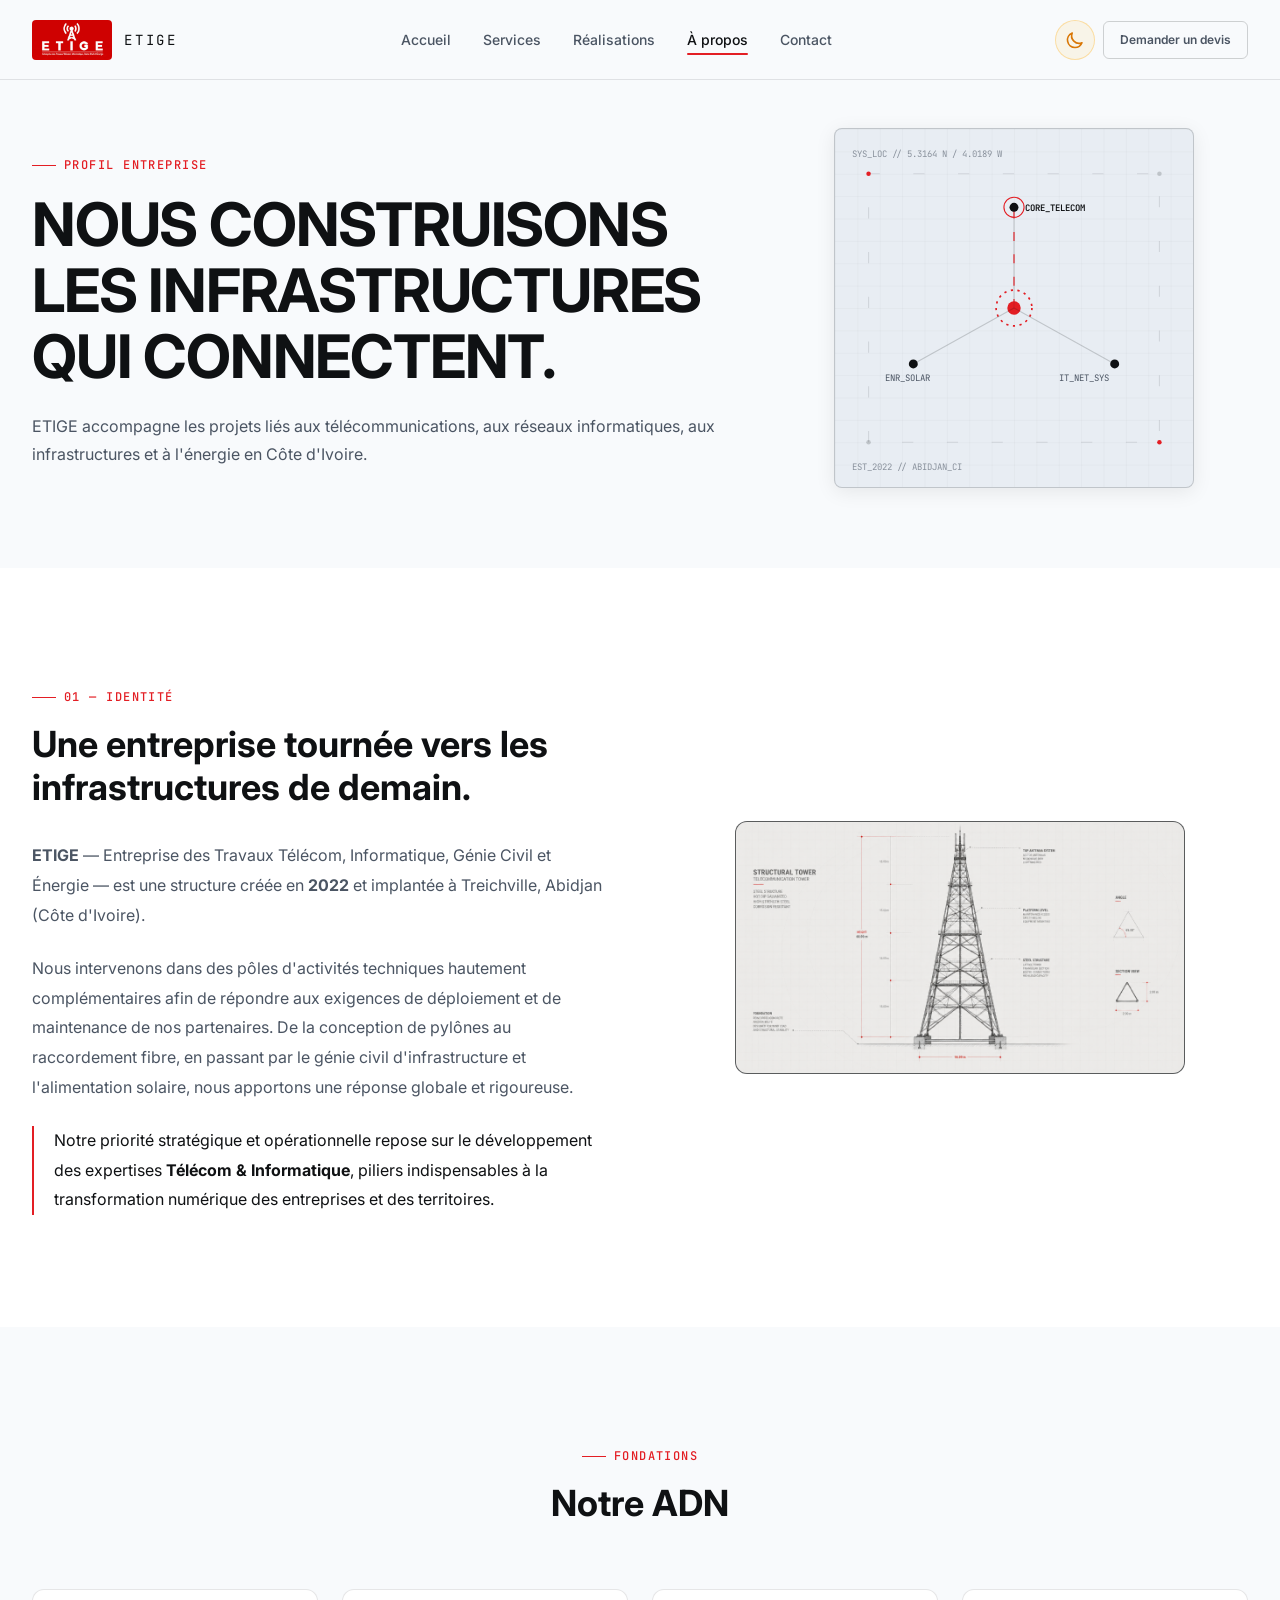
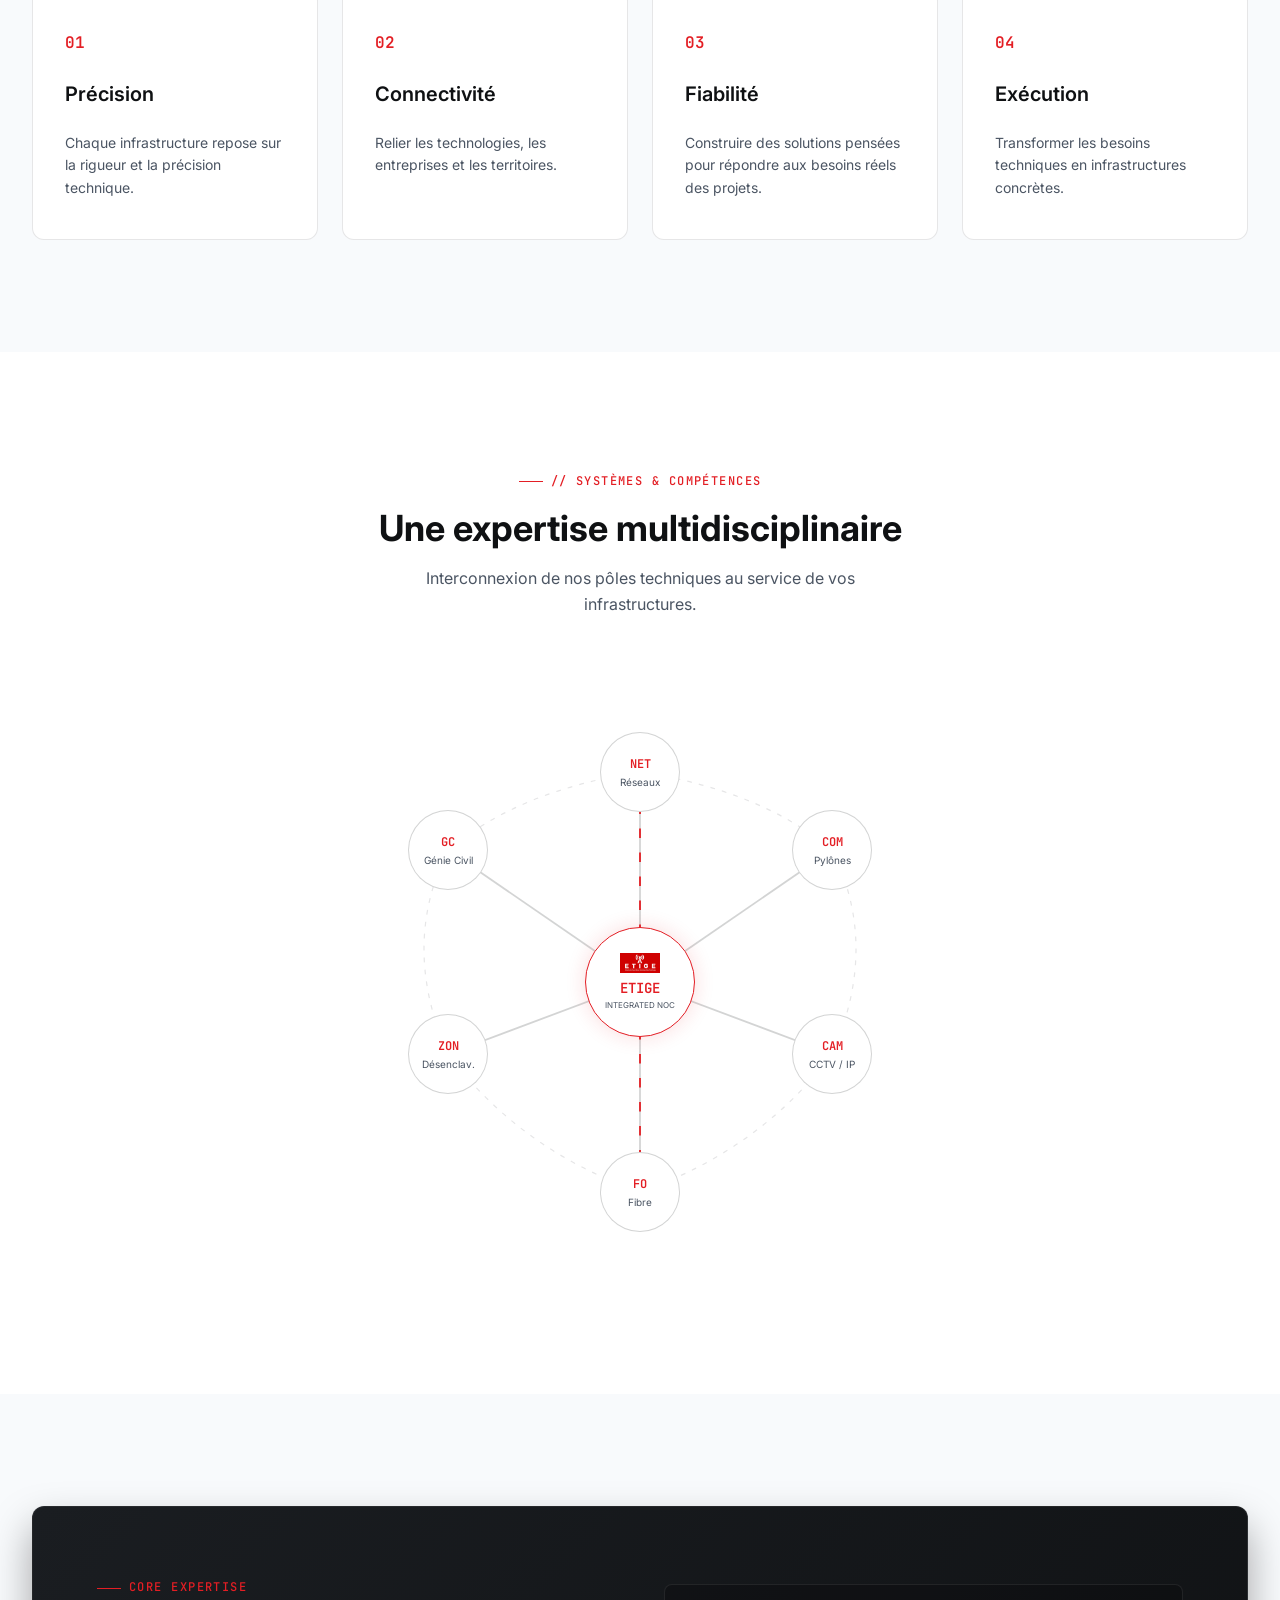
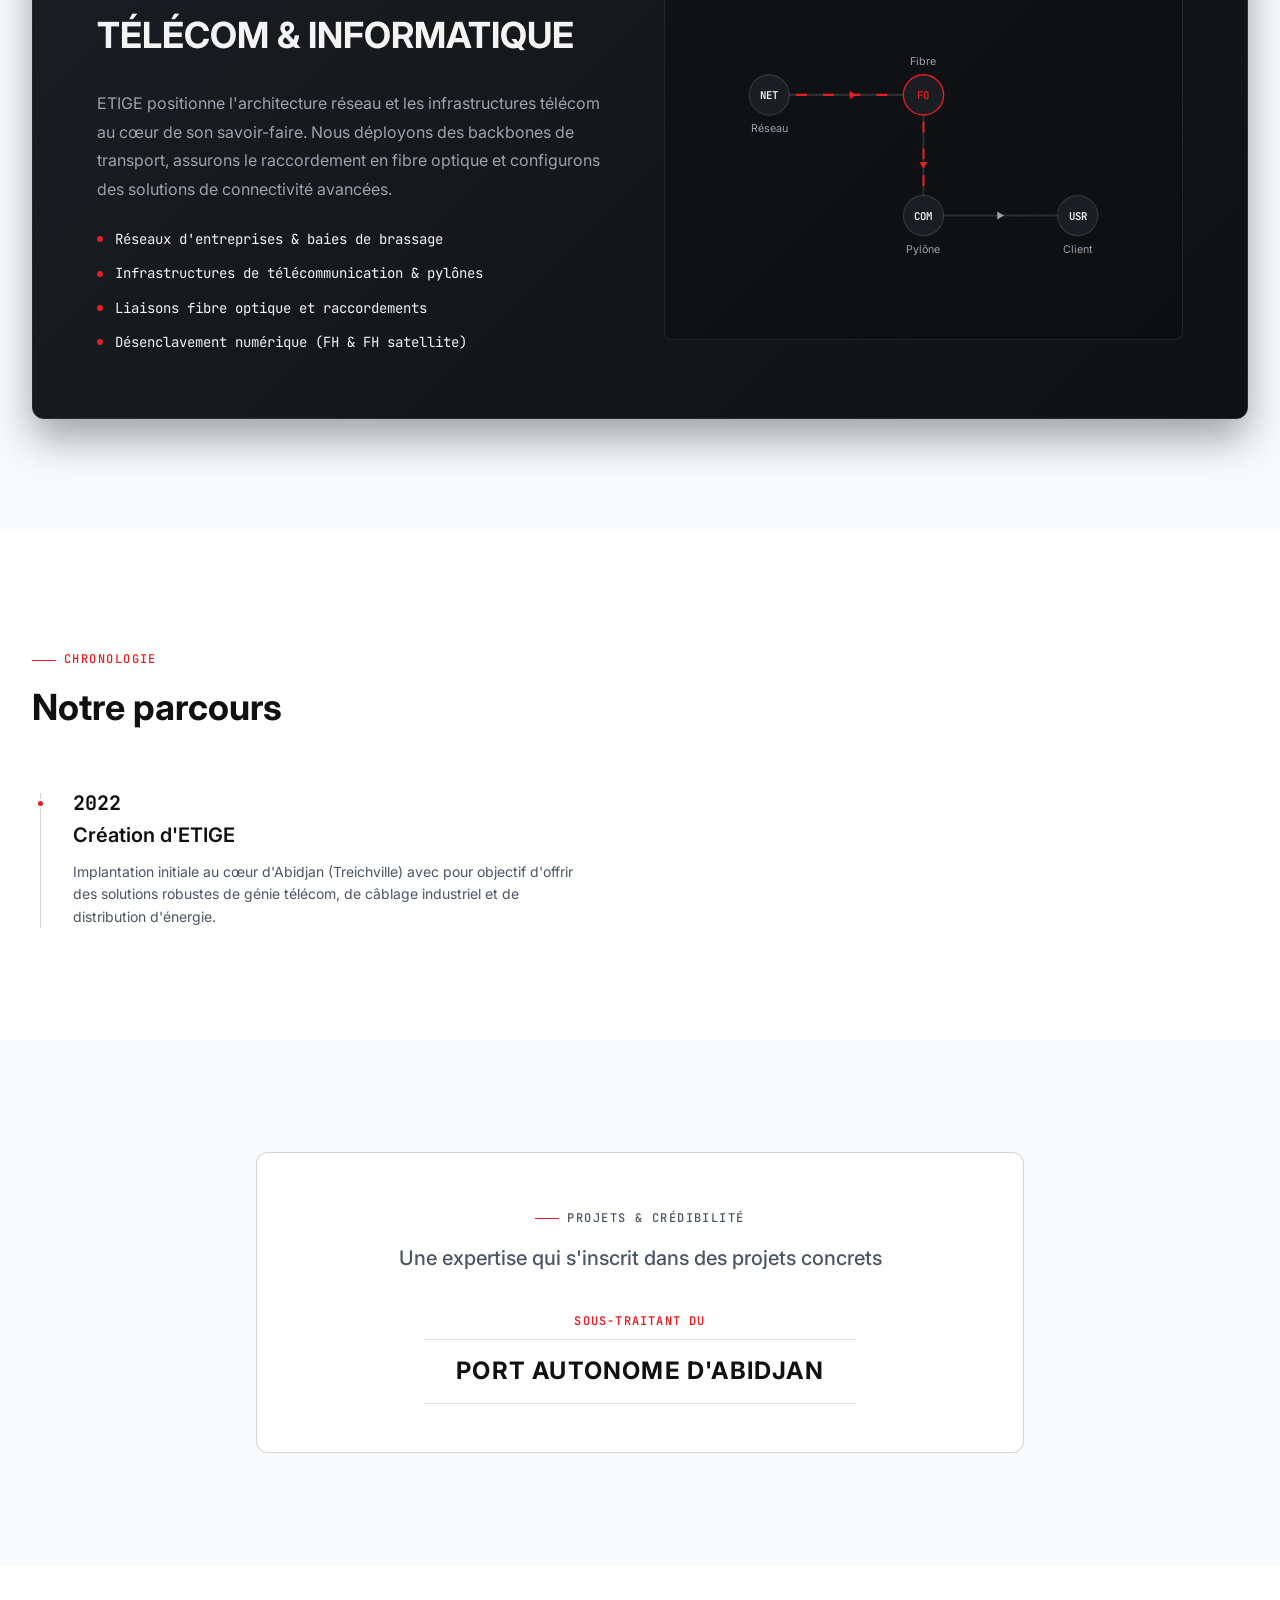
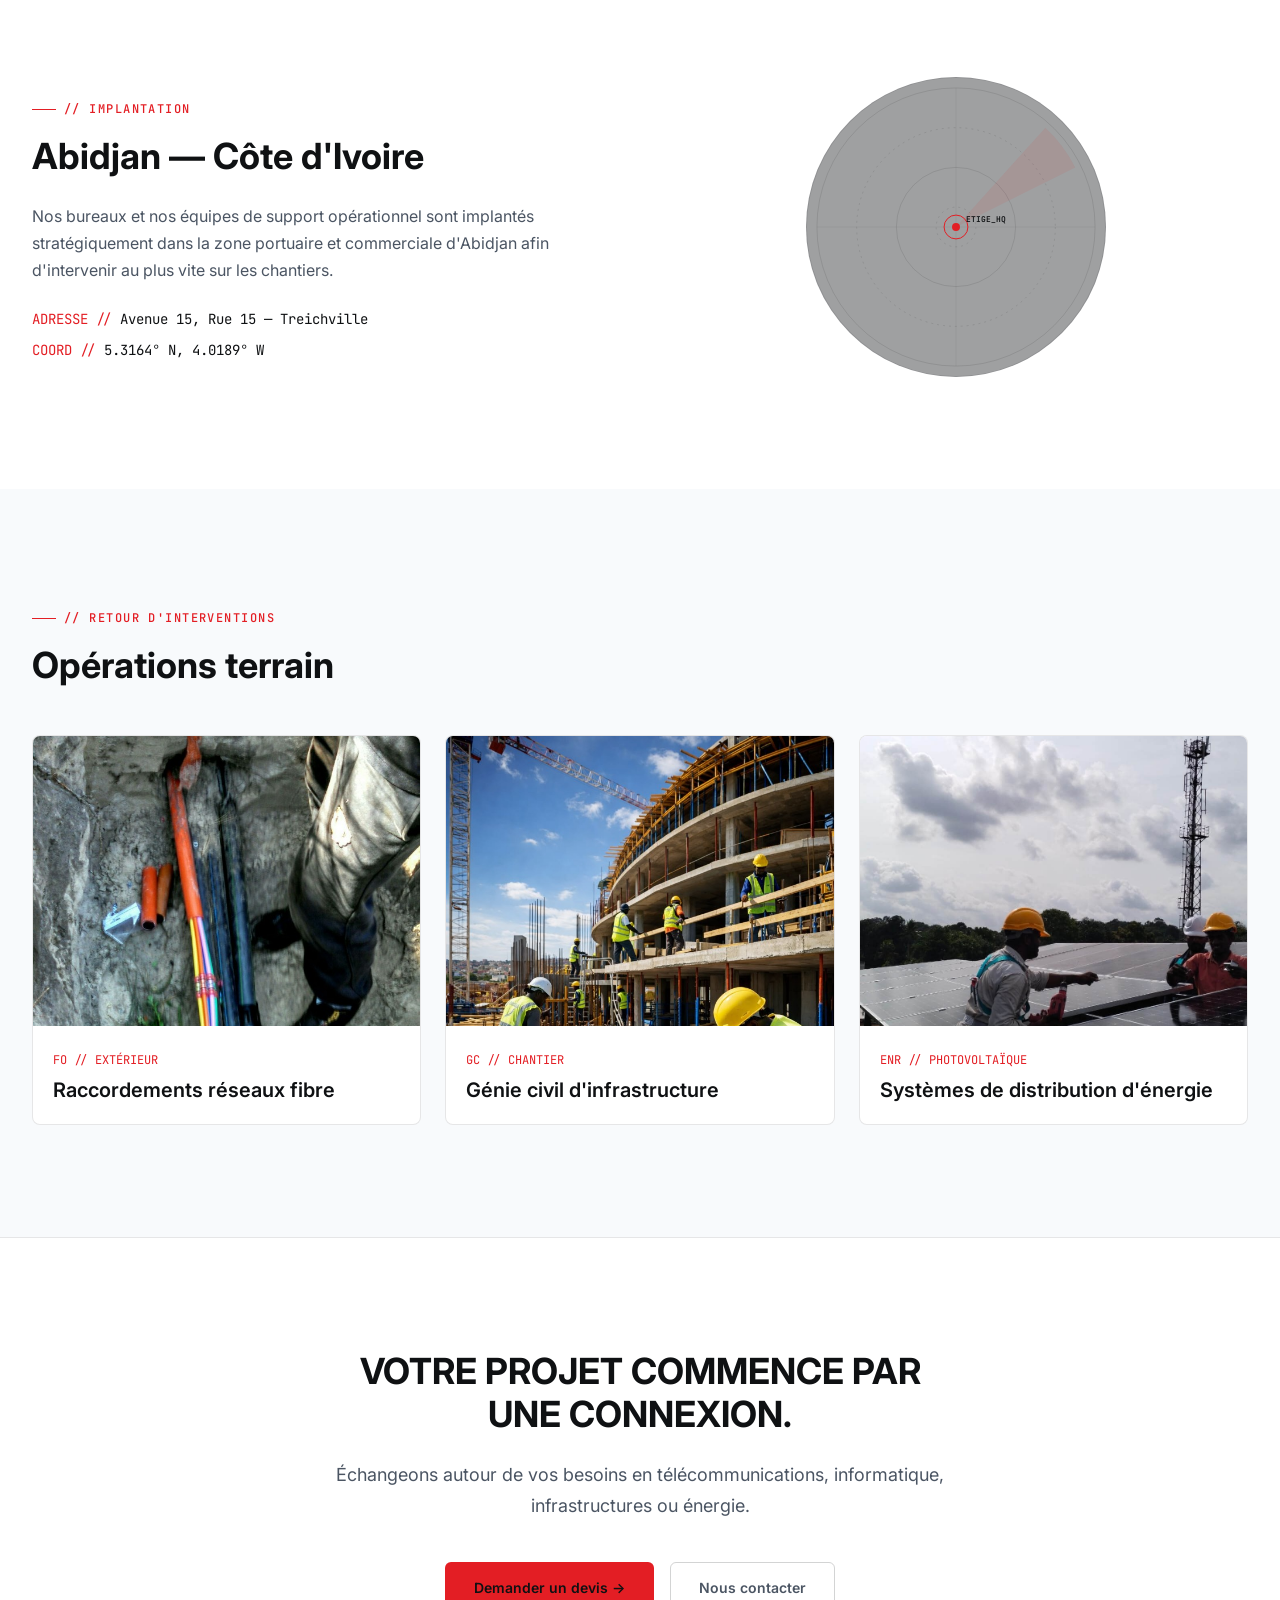
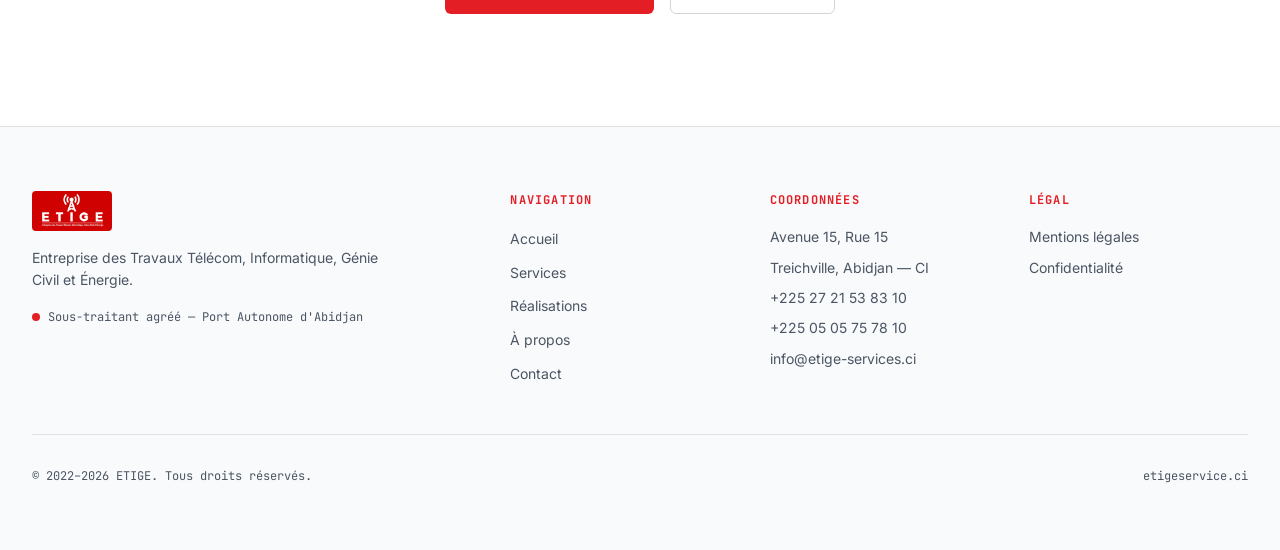
==== about.html @ afab4fb6 "Initial commit - Site web ETIGE avec tous les assets" ====
<!DOCTYPE html>
<html lang="fr">
<head>
  <meta charset="UTF-8">
  <meta name="viewport" content="width=device-width, initial-scale=1.0">
  <meta name="description" content="Découvrez ETIGE — Entreprise des Travaux Télécom, Informatique, Génie Civil et Énergie. Créée en 2022 à Abidjan, sous-traitant du Port Autonome d'Abidjan.">
  <title>À propos — ETIGE | Infrastructures Télécom &amp; Énergie</title>

  <link rel="icon" type="image/png" href="assets/favicon.png">
  <link rel="preconnect" href="https://fonts.googleapis.com">
  <link rel="preconnect" href="https://fonts.gstatic.com" crossorigin>
  <link href="https://fonts.googleapis.com/css2?family=Inter:wght@400;500;600;700&family=JetBrains+Mono:wght@400;500;600&display=swap" rel="stylesheet">
  <link rel="stylesheet" href="css/main.css">
  
  <!-- Anti-flicker script : applique le thème avant le rendu de la page -->
  <script>
    (function(){
      try {
        var stored = localStorage.getItem("etige-theme");
        if (stored === "light" || stored === "dark") {
          document.documentElement.setAttribute("data-theme", stored);
        } else if (window.matchMedia("(prefers-color-scheme: light)").matches) {
          document.documentElement.setAttribute("data-theme", "light");
        }
      } catch (e) {}
    })();
  </script>

  <style>
    /* Styles spécifiques pour la page À Propos */
    .about-hero-grid {
      display: grid;
      gap: 3rem;
      align-items: center;
    }
    @media (min-width: 1024px) {
      .about-hero-grid {
        grid-template-columns: 1.2fr 0.8fr;
      }
    }

    .about-hero-grid > * {
      min-width: 0;
      max-width: 100%;
    }

    .about-hero__title {
      text-transform: uppercase;
      letter-spacing: -0.02em;
      overflow-wrap: break-word;
      word-wrap: break-word;
      hyphens: auto;
      font-size: clamp(1.625rem, 7vw, var(--text-6xl));
    }

    .about-hero__title-line {
      display: block;
    }

    .about-hero__visual {
      display: flex;
      justify-content: center;
      width: 100%;
      margin-top: 1.5rem;
    }

    .about-hero__diagram {
      width: 100%;
      max-width: min(360px, 100%);
      height: auto;
      aspect-ratio: 1;
      display: block;
      border: 1px solid var(--color-border-md);
      border-radius: var(--radius-lg);
      background: var(--color-bg-raised);
      box-shadow: 0 4px 24px rgba(0, 0, 0, 0.12);
    }

    :root[data-theme="light"] .about-hero__diagram {
      background: var(--color-bg-overlay);
      box-shadow: 0 4px 20px rgba(15, 17, 19, 0.08);
    }

    /* Hero : affichage immédiat sur mobile (pas d'attente du scroll reveal) */
    .page-hero .reveal {
      opacity: 1;
      transform: none;
    }

    @media (min-width: 1024px) {
      .about-hero__visual {
        margin-top: 0;
      }

      .page-hero .reveal {
        opacity: 0;
        transform: translateY(1.5rem);
      }

      .page-hero .reveal.visible {
        opacity: 1;
        transform: none;
      }
    }

    .about-hero__lead {
      overflow-wrap: break-word;
      word-wrap: break-word;
    }

    @media (min-width: 640px) {
      .about-hero__lead {
        font-size: var(--text-lg);
      }
    }

    @media (max-width: 480px) {
      .about-hero__title {
        font-size: clamp(1.375rem, 6.5vw, 1.875rem);
      }
    }

    /* Animation de pulsation */
    @keyframes tech-pulse {
      0%, 100% { transform: scale(1); opacity: 0.25; }
      50% { transform: scale(1.8); opacity: 0.8; }
    }
    .pulse-glow {
      animation: tech-pulse 3s infinite ease-in-out;
      transform-origin: center;
    }

    /* Animation de flux de signal */
    @keyframes signal-flow {
      to { stroke-dashoffset: -40; }
    }
    .signal-line {
      stroke-dasharray: 8 12;
      animation: signal-flow 2s linear infinite;
    }

    /* Style du radar d'implantation */
    @keyframes radar-sweep {
      from { transform: rotate(0deg); }
      to { transform: rotate(360deg); }
    }
    .radar-beam {
      transform-origin: 150px 150px;
      animation: radar-sweep 6s linear infinite;
    }

    /* Star topology schema */
    .schema-container {
      position: relative;
      width: 100%;
      max-width: 600px;
      margin: 0 auto;
      aspect-ratio: 1;
    }

    .schema-node {
      position: absolute;
      width: 80px;
      height: 80px;
      transform: translate(-50%, -50%);
      display: flex;
      flex-direction: column;
      align-items: center;
      justify-content: center;
      border-radius: 50%;
      background: var(--color-bg-raised);
      border: 1px solid var(--color-border-md);
      transition: all var(--transition-base);
      cursor: pointer;
      z-index: 2;
    }

    .schema-node:hover {
      border-color: var(--color-accent);
      box-shadow: 0 0 15px var(--glow-accent-sm);
      transform: translate(-50%, -50%) scale(1.08);
    }

    .schema-node__code {
      font-family: var(--font-mono);
      font-size: var(--text-xs);
      font-weight: 600;
      color: var(--color-accent);
    }

    .schema-node__label {
      font-size: 10px;
      color: var(--color-text-muted);
      text-align: center;
      margin-top: 2px;
      line-height: 1.1;
      padding: 0 4px;
    }

    .schema-node--center {
      width: 110px;
      height: 110px;
      border-color: var(--color-accent);
      box-shadow: 0 0 20px var(--glow-accent);
      cursor: default;
    }
    .schema-node--center:hover {
      transform: translate(-50%, -50%) scale(1);
    }

    .schema-svg {
      position: absolute;
      top: 0;
      left: 0;
      width: 100%;
      height: 100%;
      z-index: 1;
    }

    /* Positionnement des nœuds */
    .node-center { top: 50%; left: 50%; }
    .node-net { top: 15%; left: 50%; }
    .node-com { top: 28%; left: 82%; }
    .node-cam { top: 62%; left: 82%; }
    .node-fo { top: 85%; left: 50%; }
    .node-zon { top: 62%; left: 18%; }
    .node-gc { top: 28%; left: 18%; }
    .node-enr { top: 50%; left: 50%; display: none; } /* On le place intelligemment */

    /* Grid layout fallback pour mobile */
    .schema-fallback {
      display: none;
      grid-template-columns: repeat(auto-fill, minmax(130px, 1fr));
      gap: 1rem;
      margin-top: 2rem;
      width: 100%;
    }

    @media (max-width: 640px) {
      .schema-container { display: none; }
      .schema-fallback { display: grid; }
    }
  </style>
</head>
<body>

  <main id="main-content">

    <!-- ── PAGE HERO ─────────────────────────── -->
    <section class="page-hero bg-hero bg-grid" aria-labelledby="about-title">
      <div class="container">
        <div class="about-hero-grid">
          
          <div class="reveal">
            <p class="label" aria-hidden="true" style="font-family: var(--font-mono); color: var(--color-accent);"> PROFIL ENTREPRISE</p>
            <h1 id="about-title" class="heading-1 about-hero__title" style="margin-top: 1rem; margin-bottom: 1.5rem;">
              <span class="about-hero__title-line">Nous construisons</span>
              <span class="about-hero__title-line">les infrastructures</span>
              <span class="about-hero__title-line">qui connectent.</span>
            </h1>
            <p class="about-hero__lead" style="font-size: var(--text-base); color: var(--color-text-muted); line-height: 1.7;">
              ETIGE accompagne les projets liés aux télécommunications, aux réseaux informatiques, aux infrastructures et à l'énergie en Côte d'Ivoire.
            </p>
          </div>

          <!-- Schéma technique interactif / Blueprint Hero -->
          <div class="about-hero__visual" aria-hidden="true">
            <svg class="about-hero__diagram" viewBox="0 0 320 320" fill="none" xmlns="http://www.w3.org/2000/svg">
              <!-- Faint grid background -->
              <defs>
                <pattern id="hero-grid" width="20" height="20" patternUnits="userSpaceOnUse">
                  <path d="M 20 0 L 0 0 0 20" fill="none" stroke="var(--color-border)" stroke-width="0.5"/>
                </pattern>
              </defs>
              <rect width="100%" height="100%" fill="url(#hero-grid)" />

              <!-- Technical coordinates -->
              <text x="15" y="25" fill="var(--color-text-muted)" font-family="var(--font-mono)" font-size="8" opacity="0.6">SYS_LOC // 5.3164 N / 4.0189 W</text>
              <text x="15" y="305" fill="var(--color-text-muted)" font-family="var(--font-mono)" font-size="8" opacity="0.6">EST_2022 // ABIDJAN_CI</text>

              <!-- Central Node (ETIGE) -->
              <circle cx="160" cy="160" r="6" fill="var(--color-accent)"/>
              <circle cx="160" cy="160" r="16" stroke="var(--color-accent)" stroke-width="1.5" stroke-dasharray="2 4"/>
              
              <!-- Core Nodes -->
              <!-- Telecom Node (Top) -->
              <line x1="160" y1="160" x2="160" y2="70" stroke="var(--color-border-md)" stroke-width="1"/>
              <line x1="160" y1="160" x2="160" y2="70" stroke="var(--color-accent)" stroke-width="1" class="signal-line" />
              <circle cx="160" cy="70" r="4" fill="var(--color-text)"/>
              <circle cx="160" cy="70" r="9" stroke="var(--color-accent)" stroke-width="1" class="pulse-glow"/>
              <text x="170" y="73" fill="var(--color-text)" font-family="var(--font-mono)" font-size="8" font-weight="600">CORE_TELECOM</text>

              <!-- Network Node (Right-Down) -->
              <line x1="160" y1="160" x2="250" y2="210" stroke="var(--color-border-md)" stroke-width="1"/>
              <circle cx="250" cy="210" r="4" fill="var(--color-text)"/>
              <text x="200" y="225" fill="var(--color-text-muted)" font-family="var(--font-mono)" font-size="8">IT_NET_SYS</text>

              <!-- Energy Node (Left-Down) -->
              <line x1="160" y1="160" x2="70" y2="210" stroke="var(--color-border-md)" stroke-width="1"/>
              <circle cx="70" cy="210" r="4" fill="var(--color-text)"/>
              <text x="45" y="225" fill="var(--color-text-muted)" font-family="var(--font-mono)" font-size="8">ENR_SOLAR</text>

              <!-- Perimeter boundary -->
              <rect x="30" y="40" width="260" height="240" fill="none" stroke="var(--color-border)" stroke-width="1" stroke-dasharray="10 30"/>
              <circle cx="30" cy="40" r="2" fill="var(--color-accent)"/>
              <circle cx="290" cy="40" r="2" fill="var(--color-border-md)"/>
              <circle cx="30" cy="280" r="2" fill="var(--color-border-md)"/>
              <circle cx="290" cy="280" r="2" fill="var(--color-accent)"/>
            </svg>
          </div>

        </div>
      </div>
    </section>

    <!-- ── SECTION QUI SOMMES-NOUS ? ──────────── -->
    <section class="section bg-raised" aria-label="Présentation générale">
      <div class="container">
        
        <style>
          .identity-grid {
            display: grid;
            gap: 4rem;
            align-items: center;
          }
          @media (min-width: 1024px) {
            .identity-grid {
              grid-template-columns: 1fr 1fr;
            }
          }
        </style>

        <div class="identity-grid">
          
          <div class="reveal">
            <p class="label" aria-hidden="true" style="font-family: var(--font-mono); color: var(--color-accent);">01 — IDENTITÉ</p>
            <h2 class="heading-2" style="margin-top: 1rem; margin-bottom: 2rem;">Une entreprise tournée vers les infrastructures de demain.</h2>
            <div style="font-size: var(--text-base); color: var(--color-text-muted); line-height: 1.85; display: grid; gap: 1.5rem;">
              <p>
                <strong>ETIGE</strong> — Entreprise des Travaux Télécom, Informatique, Génie Civil et Énergie — est une structure créée en <strong>2022</strong> et implantée à Treichville, Abidjan (Côte d'Ivoire).
              </p>
              <p>
                Nous intervenons dans des pôles d'activités techniques hautement complémentaires afin de répondre aux exigences de déploiement et de maintenance de nos partenaires. De la conception de pylônes au raccordement fibre, en passant par le génie civil d'infrastructure et l'alimentation solaire, nous apportons une réponse globale et rigoureuse.
              </p>
              <p style="border-left: 2px solid var(--color-accent); padding-left: 1.25rem; color: var(--color-text);">
                Notre priorité stratégique et opérationnelle repose sur le développement des expertises <strong>Télécom &amp; Informatique</strong>, piliers indispensables à la transformation numérique des entreprises et des territoires.
              </p>
            </div>
          </div>

          <!-- Composition Visuelle Technique (Blueprint/Schéma structure) -->
          <div class="reveal reveal--delay-1" style="display: flex; justify-content: center; width: 100%;">
            <div style="width: 100%; max-width: 450px; border: 1px solid var(--color-border-md); border-radius: var(--radius-xl); background: rgba(10, 12, 14, 0.6); overflow: hidden; aspect-ratio: 16/9; display: flex; align-items: center; justify-content: center;">
              <img src="assets/images/about-pylone-blueprint.png" alt="Schéma technique détaillé du pylône de télécommunication" class="img-cover" loading="lazy">
            </div>
          </div>

        </div>
      </div>
    </section>

    <!-- ── BLOC ADN ───────────────────────────── -->
    <section class="section bg-base" aria-label="Notre ADN">
      <div class="container">
        
        <div style="margin-bottom: 4rem; text-align: center;" class="reveal">
          <p class="label" aria-hidden="true" style="font-family: var(--font-mono); color: var(--color-accent);"> FONDATIONS</p>
          <h2 class="heading-2" style="margin-top: 1rem;">Notre ADN</h2>
        </div>

        <style>
          .adn-grid {
            display: grid;
            gap: 1.5rem;
          }
          @media (min-width: 640px) {
            .adn-grid {
              grid-template-columns: 1fr 1fr;
            }
          }
          @media (min-width: 1024px) {
            .adn-grid {
              grid-template-columns: repeat(4, 1fr);
            }
          }
          .adn-card {
            padding: 2.5rem 2rem;
            display: flex;
            flex-direction: column;
            gap: 1rem;
            background: var(--color-bg-raised);
            border: 1px solid var(--color-border);
            border-radius: var(--radius-xl);
            transition: all var(--transition-base);
          }
          .adn-card:hover {
            border-color: var(--color-accent);
            transform: translateY(-4px);
          }
          .adn-card__num {
            font-family: var(--font-mono);
            font-size: var(--text-base);
            font-weight: 600;
            color: var(--color-accent);
          }
        </style>

        <div class="adn-grid">
          
          <div class="adn-card reveal">
            <span class="adn-card__num">01</span>
            <h3 class="heading-4" style="margin-top: 0.5rem; margin-bottom: 0.5rem;">Précision</h3>
            <p style="font-size: var(--text-sm); color: var(--color-text-muted); line-height: 1.6; margin: 0;">
              Chaque infrastructure repose sur la rigueur et la précision technique.
            </p>
          </div>

          <div class="adn-card reveal reveal--delay-1">
            <span class="adn-card__num">02</span>
            <h3 class="heading-4" style="margin-top: 0.5rem; margin-bottom: 0.5rem;">Connectivité</h3>
            <p style="font-size: var(--text-sm); color: var(--color-text-muted); line-height: 1.6; margin: 0;">
              Relier les technologies, les entreprises et les territoires.
            </p>
          </div>

          <div class="adn-card reveal reveal--delay-2">
            <span class="adn-card__num">03</span>
            <h3 class="heading-4" style="margin-top: 0.5rem; margin-bottom: 0.5rem;">Fiabilité</h3>
            <p style="font-size: var(--text-sm); color: var(--color-text-muted); line-height: 1.6; margin: 0;">
              Construire des solutions pensées pour répondre aux besoins réels des projets.
            </p>
          </div>

          <div class="adn-card reveal reveal--delay-3">
            <span class="adn-card__num">04</span>
            <h3 class="heading-4" style="margin-top: 0.5rem; margin-bottom: 0.5rem;">Exécution</h3>
            <p style="font-size: var(--text-sm); color: var(--color-text-muted); line-height: 1.6; margin: 0;">
              Transformer les besoins techniques en infrastructures concrètes.
            </p>
          </div>

        </div>

      </div>
    </section>

    <!-- ── SECTION NOS DOMAINES ───────────────── -->
    <section class="section bg-raised" aria-label="Domaines d'intervention">
      <div class="container">
        
        <div style="margin-bottom: 4rem; text-align: center;" class="reveal">
          <p class="label" aria-hidden="true" style="font-family: var(--font-mono); color: var(--color-accent);">// SYSTÈMES &amp; COMPÉTENCES</p>
          <h2 class="heading-2" style="margin-top: 1rem;">Une expertise multidisciplinaire</h2>
          <p style="font-size: var(--text-base); color: var(--color-text-muted); max-width: 32rem; margin: 1rem auto 0; line-height: 1.6;">
            Interconnexion de nos pôles techniques au service de vos infrastructures.
          </p>
        </div>

        <!-- Schéma d'infrastructure interactif / Topologie réseau -->
        <div class="reveal" style="display: flex; justify-content: center; width: 100%;">
          
          <div class="schema-container">
            <svg class="schema-svg" viewBox="0 0 500 500" fill="none" xmlns="http://www.w3.org/2000/svg">
              <!-- Network lines linking outer nodes to center -->
              <!-- NET -->
              <line x1="250" y1="250" x2="250" y2="75" stroke="var(--color-border-md)" stroke-width="1.5"/>
              <line x1="250" y1="250" x2="250" y2="75" stroke="var(--color-accent)" stroke-width="1.5" class="signal-line"/>
              <!-- COM -->
              <line x1="250" y1="250" x2="410" y2="140" stroke="var(--color-border-md)" stroke-width="1.5"/>
              <!-- CAM -->
              <line x1="250" y1="250" x2="410" y2="310" stroke="var(--color-border-md)" stroke-width="1.5"/>
              <!-- FO -->
              <line x1="250" y1="250" x2="250" y2="425" stroke="var(--color-border-md)" stroke-width="1.5"/>
              <line x1="250" y1="250" x2="250" y2="425" stroke="var(--color-accent)" stroke-width="1.5" class="signal-line"/>
              <!-- ZON -->
              <line x1="250" y1="250" x2="90" y2="310" stroke="var(--color-border-md)" stroke-width="1.5"/>
              <!-- GC -->
              <line x1="250" y1="250" x2="90" y2="140" stroke="var(--color-border-md)" stroke-width="1.5"/>
              
              <!-- Perimeter dashed connection -->
              <path d="M 250 75 Q 350 90 410 140 Q 450 220 410 310 Q 350 390 250 425 Q 150 390 90 310 Q 50 220 90 140 Q 150 90 250 75" fill="none" stroke="var(--color-border)" stroke-width="1" stroke-dasharray="4 6"/>
            </svg>

            <!-- Nœud Central -->
            <div class="schema-node schema-node--center node-center">
              <img src="assets/images/logo.png" alt="Logo ETIGE" style="width: 40px; height: auto; margin-bottom: 4px;">
              <span class="schema-node__code" style="font-size: var(--text-sm);">ETIGE</span>
              <span class="schema-node__label" style="font-size: 8px;">INTEGRATED NOC</span>
            </div>

            <!-- NET -->
            <a href="services.html#NET" class="schema-node node-net" aria-label="Pôle NET — Réseaux informatiques">
              <span class="schema-node__code">NET</span>
              <span class="schema-node__label">Réseaux</span>
            </a>

            <!-- COM -->
            <a href="services.html#COM" class="schema-node node-com" aria-label="Pôle COM — Création de pylônes télécom">
              <span class="schema-node__code">COM</span>
              <span class="schema-node__label">Pylônes</span>
            </a>

            <!-- CAM -->
            <a href="services.html#CAM" class="schema-node node-cam" aria-label="Pôle CAM — Caméras de sécurité">
              <span class="schema-node__code">CAM</span>
              <span class="schema-node__label">CCTV / IP</span>
            </a>

            <!-- FO -->
            <a href="services.html#FO" class="schema-node node-fo" aria-label="Pôle FO — Déploiement de fibre optique">
              <span class="schema-node__code">FO</span>
              <span class="schema-node__label">Fibre</span>
            </a>

            <!-- ZON -->
            <a href="services.html#ZON" class="schema-node node-zon" aria-label="Pôle ZON — Désenclavement numérique">
              <span class="schema-node__code">ZON</span>
              <span class="schema-node__label">Désenclav.</span>
            </a>

            <!-- GC -->
            <a href="services.html#GC" class="schema-node node-gc" aria-label="Pôle GC — Génie civil">
              <span class="schema-node__code">GC</span>
              <span class="schema-node__label">Génie Civil</span>
            </a>
          </div>

          <!-- Version mobile (liste compacte de cartes) -->
          <div class="schema-fallback">
            <a href="services.html#NET" class="card" style="padding: 1.25rem 1rem; text-align: center; text-decoration: none;">
              <span class="schema-node__code">NET</span>
              <div style="font-size: var(--text-xs); color: var(--color-text-muted); margin-top: 0.25rem;">Réseaux informatiques</div>
            </a>
            <a href="services.html#COM" class="card" style="padding: 1.25rem 1rem; text-align: center; text-decoration: none;">
              <span class="schema-node__code">COM</span>
              <div style="font-size: var(--text-xs); color: var(--color-text-muted); margin-top: 0.25rem;">Pylônes télécom</div>
            </a>
            <a href="services.html#CAM" class="card" style="padding: 1.25rem 1rem; text-align: center; text-decoration: none;">
              <span class="schema-node__code">CAM</span>
              <div style="font-size: var(--text-xs); color: var(--color-text-muted); margin-top: 0.25rem;">Vidéosurveillance IP</div>
            </a>
            <a href="services.html#FO" class="card" style="padding: 1.25rem 1rem; text-align: center; text-decoration: none;">
              <span class="schema-node__code">FO</span>
              <div style="font-size: var(--text-xs); color: var(--color-text-muted); margin-top: 0.25rem;">Fibre optique</div>
            </a>
            <a href="services.html#ZON" class="card" style="padding: 1.25rem 1rem; text-align: center; text-decoration: none;">
              <span class="schema-node__code">ZON</span>
              <div style="font-size: var(--text-xs); color: var(--color-text-muted); margin-top: 0.25rem;">Désenclavement</div>
            </a>
            <a href="services.html#GC" class="card" style="padding: 1.25rem 1rem; text-align: center; text-decoration: none;">
              <span class="schema-node__code">GC</span>
              <div style="font-size: var(--text-xs); color: var(--color-text-muted); margin-top: 0.25rem;">Génie civil</div>
            </a>
            <a href="services.html#ENR" class="card" style="padding: 1.25rem 1rem; text-align: center; text-decoration: none; grid-column: 1 / -1;">
              <span class="schema-node__code" style="color: var(--color-text-muted);">ENR</span>
              <div style="font-size: var(--text-xs); color: var(--color-text-muted); margin-top: 0.25rem;">Énergie &amp; Solaire MPPT</div>
            </a>
          </div>

        </div>

      </div>
    </section>

    <!-- ── SECTION TÉLÉCOM & INFORMATIQUE ──────── -->
    <section class="section bg-base" aria-label="Cœur de métier">
      <div class="container">
        
        <style>
          .telecom-expert-block {
            background: linear-gradient(135deg, #1a1d21 0%, #0f1113 100%);
            border: 1px solid rgba(255, 255, 255, 0.08);
            border-radius: var(--radius-xl);
            padding: 2rem 1.5rem;
            display: grid;
            gap: 2.5rem;
            align-items: center;
            box-shadow: 0 20px 40px rgba(0, 0, 0, 0.35);

            /* Assure la visibilité du texte en forçant les tokens sombres dans ce bloc à fond sombre */
            color: #f4f4f5 !important;
            --color-text: #f4f4f5;
            --color-text-muted: #9ca3af;
            --color-border: rgba(255, 255, 255, 0.08);
            --color-border-md: rgba(255, 255, 255, 0.12);
            --color-bg-raised: #1a1d21;
          }
          .telecom-expert-block h2 {
            color: #f4f4f5 !important;
          }
          @media (min-width: 1024px) {
            .telecom-expert-block {
              grid-template-columns: 1fr 1fr;
              padding: 4rem;
              gap: 3rem;
            }
          }
        </style>

        <div class="telecom-expert-block reveal">
          
          <div>
            <p class="label" aria-hidden="true" style="font-family: var(--font-mono); color: var(--color-accent);">CORE EXPERTISE</p>
            <h2 class="heading-2" style="margin-top: 1rem; margin-bottom: 2rem; text-transform: uppercase;">Télécom &amp; Informatique</h2>
            <p style="font-size: var(--text-base); color: var(--color-text-muted); line-height: 1.8; margin-bottom: 1.5rem;">
              ETIGE positionne l'architecture réseau et les infrastructures télécom au cœur de son savoir-faire. Nous déployons des backbones de transport, assurons le raccordement en fibre optique et configurons des solutions de connectivité avancées.
            </p>
            
            <ul style="list-style: none; padding: 0; display: grid; gap: 0.75rem; font-family: var(--font-mono); font-size: var(--text-sm); color: var(--color-text);">
              <li style="display: flex; align-items: center; gap: 0.75rem;">
                <span style="display: inline-block; width: 6px; height: 6px; background: var(--color-accent); border-radius: 50%;"></span>
                Réseaux d'entreprises &amp; baies de brassage
              </li>
              <li style="display: flex; align-items: center; gap: 0.75rem;">
                <span style="display: inline-block; width: 6px; height: 6px; background: var(--color-accent); border-radius: 50%;"></span>
                Infrastructures de télécommunication &amp; pylônes
              </li>
              <li style="display: flex; align-items: center; gap: 0.75rem;">
                <span style="display: inline-block; width: 6px; height: 6px; background: var(--color-accent); border-radius: 50%;"></span>
                Liaisons fibre optique et raccordements
              </li>
              <li style="display: flex; align-items: center; gap: 0.75rem;">
                <span style="display: inline-block; width: 6px; height: 6px; background: var(--color-accent); border-radius: 50%;"></span>
                Désenclavement numérique (FH &amp; FH satellite)
              </li>
            </ul>
          </div>

          <!-- Flow Diagram (réseau -> fibre -> pylône -> infrastructure -> utilisateur) -->
          <div style="display: flex; justify-content: center; align-items: center;">
            <svg viewBox="0 0 350 240" fill="none" xmlns="http://www.w3.org/2000/svg" style="width: 100%; height: auto; aspect-ratio: 350/240; border: 1px solid var(--color-border); border-radius: var(--radius-lg); background: rgba(10, 12, 14, 0.4); padding: 1rem; overflow: visible;">
              
              <!-- Flow Lines -->
              <!-- Line 1: Reseau -> Fibre -->
              <path d="M 60 70 L 175 70" stroke="var(--color-border-md)" stroke-width="1.5"/>
              <path d="M 60 70 L 175 70" stroke="var(--color-accent)" stroke-width="1.5" class="signal-line"/>
              
              <!-- Line 2: Fibre -> Pylone -->
              <path d="M 175 70 L 175 160" stroke="var(--color-border-md)" stroke-width="1.5"/>
              <path d="M 175 70 L 175 160" stroke="var(--color-accent)" stroke-width="1.5" class="signal-line"/>

              <!-- Line 3: Pylone -> User -->
              <path d="M 175 160 L 290 160" stroke="var(--color-border-md)" stroke-width="1.5"/>
              
              <!-- Node 1: Réseau -->
              <circle cx="60" cy="70" r="15" fill="var(--color-bg-raised)" stroke="var(--color-border-md)"/>
              <text x="60" y="73" fill="var(--color-text)" font-family="var(--font-mono)" font-size="8" text-anchor="middle" font-weight="600">NET</text>
              <text x="60" y="98" fill="var(--color-text-muted)" font-family="var(--font-sans)" font-size="8" text-anchor="middle">Réseau</text>

              <!-- Node 2: Fibre -->
              <circle cx="175" cy="70" r="15" fill="var(--color-bg-raised)" stroke="var(--color-accent)"/>
              <text x="175" y="73" fill="var(--color-accent)" font-family="var(--font-mono)" font-size="8" text-anchor="middle" font-weight="600">FO</text>
              <text x="175" y="48" fill="var(--color-text-muted)" font-family="var(--font-sans)" font-size="8" text-anchor="middle">Fibre</text>

              <!-- Node 3: Pylone -->
              <circle cx="175" cy="160" r="15" fill="var(--color-bg-raised)" stroke="var(--color-border-md)"/>
              <text x="175" y="163" fill="var(--color-text)" font-family="var(--font-mono)" font-size="8" text-anchor="middle" font-weight="600">COM</text>
              <text x="175" y="188" fill="var(--color-text-muted)" font-family="var(--font-sans)" font-size="8" text-anchor="middle">Pylône</text>

              <!-- Node 4: Utilisateur -->
              <circle cx="290" cy="160" r="15" fill="var(--color-bg-raised)" stroke="var(--color-border-md)"/>
              <text x="290" y="163" fill="var(--color-text)" font-family="var(--font-mono)" font-size="8" text-anchor="middle" font-weight="600">USR</text>
              <text x="290" y="188" fill="var(--color-text-muted)" font-family="var(--font-sans)" font-size="8" text-anchor="middle">Client</text>

              <!-- Flow direction markers -->
              <polygon points="120,67 125,70 120,73" fill="var(--color-accent)"/>
              <polygon points="172,120 175,125 178,120" fill="var(--color-accent)"/>
              <polygon points="230,157 235,160 230,163" fill="var(--color-text-muted)"/>
            </svg>
          </div>

        </div>

      </div>
    </section>

    <!-- ── SECTION HISTORIQUE / TIMELINE ──────── -->
    <section class="section bg-raised" aria-label="Historique de l'entreprise">
      <div class="container">
        
        <div style="margin-bottom: 4rem;" class="reveal">
          <p class="label" aria-hidden="true" style="font-family: var(--font-mono); color: var(--color-accent);"> CHRONOLOGIE</p>
          <h2 class="heading-2" style="margin-top: 1rem;">Notre parcours</h2>
        </div>

        <style>
          .timeline-wrapper {
            position: relative;
            padding-left: 2rem;
            border-left: 1px solid var(--color-border-md);
            margin-left: 0.5rem;
          }
          .timeline-marker {
            position: absolute;
            left: -5px;
            top: 6px;
            width: 9px;
            height: 9px;
            border-radius: 50%;
            background: var(--color-accent);
            border: 2px solid var(--color-bg-base);
          }
          .timeline-year {
            font-family: var(--font-mono);
            font-size: var(--text-xl);
            font-weight: 700;
            color: var(--color-text);
            line-height: 1;
            margin-bottom: 0.5rem;
          }
        </style>

        <div class="timeline-wrapper reveal">
          <div class="timeline-marker" aria-hidden="true"></div>
          <div class="timeline-year">2022</div>
          <h3 class="heading-4" style="margin-top: 0; margin-bottom: 0.75rem;">Création d'ETIGE</h3>
          <p style="font-size: var(--text-sm); color: var(--color-text-muted); max-width: 32rem; line-height: 1.6; margin: 0;">
            Implantation initiale au cœur d'Abidjan (Treichville) avec pour objectif d'offrir des solutions robustes de génie télécom, de câblage industriel et de distribution d'énergie.
          </p>
          
          <!-- [ÉVÉNEMENT À AJOUTER] -->
        </div>

      </div>
    </section>

    <!-- ── SECTION CRÉDIBILITÉ ────────────────── -->
    <section class="section bg-base" aria-label="Crédibilité &amp; Partenaires">
      <div class="container">
        
        <style>
          .cred-block {
            border: 1px solid var(--color-border-md);
            border-radius: var(--radius-xl);
            background: var(--color-bg-raised);
            padding: 3rem 2rem;
            text-align: center;
            max-width: 48rem;
            margin: 0 auto;
          }
        </style>

        <div class="cred-block reveal">
          <p class="label" aria-hidden="true" style="font-family: var(--font-mono); color: var(--color-text-muted); font-size: var(--text-xs);">
            PROJETS &amp; CRÉDIBILITÉ
          </p>
          <h2 class="heading-4" style="margin-top: 1rem; margin-bottom: 2.5rem; color: var(--color-text-muted); font-weight: 500;">
            Une expertise qui s'inscrit dans des projets concrets
          </h2>
          
          <div style="display: flex; flex-direction: column; align-items: center; justify-content: center; gap: 0.5rem;">
            <span style="font-family: var(--font-mono); font-size: var(--text-xs); color: var(--color-accent); letter-spacing: 0.1em; font-weight: 600;">
              SOUS-TRAITANT DU
            </span>
            <div style="font-size: var(--text-2xl); font-weight: 700; color: var(--color-text); text-transform: uppercase; letter-spacing: 0.05em; border-top: 1px solid var(--color-border); border-bottom: 1px solid var(--color-border); padding: 0.75rem 2rem;">
              Port Autonome d'Abidjan
            </div>
          </div>
        </div>

      </div>
    </section>

    <!-- ── SECTION IMPLANTATION ───────────────── -->
    <section class="section bg-raised" aria-label="Notre localisation">
      <div class="container">
        
        <style>
          .location-grid {
            display: grid;
            gap: 3rem;
            align-items: center;
          }
          @media (min-width: 1024px) {
            .location-grid {
              grid-template-columns: 1fr 1fr;
            }
          }
        </style>

        <div class="location-grid">
          
          <div class="reveal">
            <p class="label" aria-hidden="true" style="font-family: var(--font-mono); color: var(--color-accent);">// IMPLANTATION</p>
            <h2 class="heading-2" style="margin-top: 1rem; margin-bottom: 1.5rem;">Abidjan — Côte d'Ivoire</h2>
            <p style="font-size: var(--text-base); color: var(--color-text-muted); line-height: 1.7; margin-bottom: 1.5rem;">
              Nos bureaux et nos équipes de support opérationnel sont implantés stratégiquement dans la zone portuaire et commerciale d'Abidjan afin d'intervenir au plus vite sur les chantiers.
            </p>
            
            <div style="font-family: var(--font-mono); font-size: var(--text-sm); line-height: 1.6; color: var(--color-text);">
              <div style="margin-bottom: 0.5rem;">
                <span style="color: var(--color-accent);">ADRESSE //</span> Avenue 15, Rue 15 — Treichville
              </div>
              <div>
                <span style="color: var(--color-accent);">COORD //</span> 5.3164° N, 4.0189° W
              </div>
            </div>
          </div>

          <!-- Radar / Visualisation de localisation -->
          <div class="reveal reveal--delay-1" style="display: flex; justify-content: center;">
            <svg viewBox="0 0 300 300" fill="none" xmlns="http://www.w3.org/2000/svg" style="width: 100%; max-width: 300px; height: auto; aspect-ratio: 1; border: 1px solid var(--color-border); border-radius: 50%; background: rgba(16, 18, 20, 0.4); overflow: visible;">
              <!-- Radar background circles -->
              <circle cx="150" cy="150" r="140" stroke="var(--color-border)" stroke-width="1"/>
              <circle cx="150" cy="150" r="100" stroke="var(--color-border)" stroke-width="1" stroke-dasharray="2 4"/>
              <circle cx="150" cy="150" r="60" stroke="var(--color-border)" stroke-width="1"/>
              <circle cx="150" cy="150" r="20" stroke="var(--color-border)" stroke-width="1" stroke-dasharray="2 4"/>

              <!-- Radar Axis -->
              <line x1="10" y1="150" x2="290" y2="150" stroke="var(--color-border)" stroke-width="0.5"/>
              <line x1="150" y1="10" x2="150" y2="290" stroke="var(--color-border)" stroke-width="0.5"/>

              <!-- Target Point (Treichville) -->
              <circle cx="150" cy="150" r="4" fill="var(--color-accent)"/>
              <circle cx="150" cy="150" r="12" stroke="var(--color-accent)" stroke-width="1" class="pulse-glow"/>
              
              <!-- Radar Scanning Beam -->
              <path d="M150 150 L270 90 A140 140 0 0 0 240 50 Z" fill="rgba(227, 30, 36, 0.08)" class="radar-beam" />
              
              <!-- Text markers -->
              <text x="160" y="145" fill="var(--color-text)" font-family="var(--font-mono)" font-size="8" font-weight="600">ETIGE_HQ</text>
            </svg>
          </div>

        </div>
      </div>
    </section>

    <!-- ── SECTION PHOTO CHANTIER / RÉALISATIONS ── -->
    <section class="section bg-base" aria-label="Aperçu chantiers">
      <div class="container">
        
        <div style="margin-bottom: 3rem;" class="reveal">
          <p class="label" aria-hidden="true" style="font-family: var(--font-mono); color: var(--color-accent);">// RETOUR D'INTERVENTIONS</p>
          <h2 class="heading-2" style="margin-top: 1rem;">Opérations terrain</h2>
        </div>

        <style>
          .operations-grid {
            display: grid;
            gap: 1.5rem;
          }
          @media (min-width: 640px) {
            .operations-grid {
              grid-template-columns: 1fr 1fr;
            }
          }
          @media (min-width: 1024px) {
            .operations-grid {
              grid-template-columns: repeat(3, 1fr);
            }
          }
        </style>

        <div class="operations-grid">
          
          <div class="reveal card card--glow" style="overflow: hidden;">
            <div class="img-crop" style="aspect-ratio: 4/3;">
              <img src="assets/images/realisation-fib-1.jpg" alt="Installation de boîtier fibre optique en tranchée" class="img-cover" loading="lazy">
            </div>
            <div style="padding: 1.25rem;">
              <span style="font-family: var(--font-mono); font-size: var(--text-xs); color: var(--color-accent);">FO // EXTÉRIEUR</span>
              <h4 class="heading-4" style="margin-top: 0.25rem; margin-bottom: 0;">Raccordements réseaux fibre</h4>
            </div>
          </div>

          <div class="reveal reveal--delay-1 card card--glow" style="overflow: hidden;">
            <div class="img-crop" style="aspect-ratio: 4/3;">
              <img src="assets/images/realisation-gen-1.jpg" alt="Supervision de chantier génie civil" class="img-cover" loading="lazy">
            </div>
            <div style="padding: 1.25rem;">
              <span style="font-family: var(--font-mono); font-size: var(--text-xs); color: var(--color-accent);">GC // CHANTIER</span>
              <h4 class="heading-4" style="margin-top: 0.25rem; margin-bottom: 0;">Génie civil d'infrastructure</h4>
            </div>
          </div>

          <div class="reveal reveal--delay-2 card card--glow" style="overflow: hidden;">
            <div class="img-crop" style="aspect-ratio: 4/3;">
              <img src="assets/images/realisation-enr-1.jpg" alt="Installation de panneaux solaires" class="img-cover" loading="lazy">
            </div>
            <div style="padding: 1.25rem;">
              <span style="font-family: var(--font-mono); font-size: var(--text-xs); color: var(--color-accent);">ENR // PHOTOVOLTAÏQUE</span>
              <h4 class="heading-4" style="margin-top: 0.25rem; margin-bottom: 0;">Systèmes de distribution d'énergie</h4>
            </div>
          </div>

        </div>

      </div>
    </section>

    <!-- ── CTA FINAL ──────────────────────────── -->
    <section class="section bg-raised" style="border-top: 1px solid var(--color-border);" aria-labelledby="cta-title">
      <div class="container reveal" style="text-align: center; max-width: 44rem; margin: 0 auto;">
        <h2 id="cta-title" class="heading-2" style="margin-bottom: 1.5rem; text-transform: uppercase;">
          Votre projet commence par une connexion.
        </h2>
        <p style="font-size: var(--text-lg); color: var(--color-text-muted); line-height: 1.7; margin-bottom: 2.5rem;">
          Échangeons autour de vos besoins en télécommunications, informatique, infrastructures ou énergie.
        </p>
        
        <div style="display: flex; flex-wrap: wrap; justify-content: center; gap: 1rem;">
          <a href="contact.html#devis" class="btn btn-primary">
            Demander un devis &rarr;
          </a>
          <a href="contact.html" class="btn btn-outline">
            Nous contacter
          </a>
        </div>
      </div>
    </section>

  </main>

  <script src="js/components.js"></script>
  <script src="js/main.js"></script>
</body>
</html>
---- css/main.css ----
/* ═══════════════════════════════════════════════════════════════
   ETIGE — Design System
   Architecture CSS modulaire, tokens centralisés, composants purs.
   Pas de dépendances externes sauf Google Fonts.
   ═══════════════════════════════════════════════════════════════ */

/* ─────────────────────────────────────────────────────────────
   1. TOKENS — Variables CSS globales
   ───────────────────────────────────────────────────────────── */
:root {
  /* Palette */
  --color-bg-base:    #0f1113;
  --color-bg-raised:  #1a1d21;
  --color-bg-overlay: #252930;
  --color-accent:     #e31e24;
  --color-accent-dk:  #c9191f;
  --color-text:       #f4f4f5;
  --color-text-muted: #9ca3af;
  --color-border:     rgba(244, 244, 245, 0.08);
  --color-border-md:  rgba(244, 244, 245, 0.12);

  /* Glow & UI */
  --glow-accent:      rgba(227, 30, 36, 0.35);
  --glow-accent-sm:   rgba(227, 30, 36, 0.18);
  --color-header-bg:  rgba(15, 17, 19, 0.80);
  --color-header-on:  rgba(15, 17, 19, 0.95);

  /* Typographie */
  --font-sans: "Inter", system-ui, sans-serif;
  --font-mono: "JetBrains Mono", ui-monospace, monospace;

  --text-xs:   0.75rem;    /* 12px */
  --text-sm:   0.875rem;   /* 14px */
  --text-base: 1rem;       /* 16px */
  --text-lg:   1.125rem;   /* 18px */
  --text-xl:   1.25rem;    /* 20px */
  --text-2xl:  1.5rem;     /* 24px */
  --text-3xl:  1.875rem;   /* 30px */
  --text-4xl:  2.25rem;    /* 36px */
  --text-5xl:  3rem;       /* 48px */
  --text-6xl:  3.75rem;    /* 60px */

  /* Espacement (scale 4px) */
  --space-1:  0.25rem;
  --space-2:  0.5rem;
  --space-3:  0.75rem;
  --space-4:  1rem;
  --space-5:  1.25rem;
  --space-6:  1.5rem;
  --space-8:  2rem;
  --space-10: 2.5rem;
  --space-12: 3rem;
  --space-16: 4rem;
  --space-20: 5rem;
  --space-24: 6rem;
  --space-28: 7rem;
  --space-32: 8rem;

  /* Radii */
  --radius-sm: 0.25rem;
  --radius-md: 0.375rem;
  --radius-lg: 0.5rem;
  --radius-xl: 0.75rem;

  /* Transitions */
  --transition-fast: 180ms ease-out;
  --transition-base: 280ms ease-out;
  --transition-slow: 500ms ease-out;

  /* Layout */
  --container-max: 80rem;   /* 1280px */
  --container-px:  1.25rem;
  --header-h:      4.5rem;  /* 72px — recalculé en JS */
}

@media (min-width: 640px) {
  :root {
    --container-px: 1.5rem;
  }
}

@media (min-width: 1024px) {
  :root {
    --header-h:     5rem;   /* 80px */
    --container-px: 2rem;
  }
}

/* ── Thème SOMBRE explicite (défaut, mais aussi forcé via JS) ── */
:root,
:root[data-theme="dark"] {
  --color-bg-base:    #0f1113;
  --color-bg-raised:  #1a1d21;
  --color-bg-overlay: #252930;
  --color-text:       #f4f4f5;
  --color-text-muted: #9ca3af;
  --color-border:     rgba(244, 244, 245, 0.08);
  --color-border-md:  rgba(244, 244, 245, 0.12);
  --glow-accent:      rgba(227, 30, 36, 0.35);
  --glow-accent-sm:   rgba(227, 30, 36, 0.18);
  --color-header-bg:  rgba(15, 17, 19, 0.85);
  --color-header-on:  rgba(15, 17, 19, 0.97);
}

/* ── Thème CLAIR ── */
:root[data-theme="light"] {
  --color-bg-base:    #f8fafc;
  --color-bg-raised:  #ffffff;
  --color-bg-overlay: #e8edf3;
  --color-text:       #0f1113;
  --color-text-muted: #4b5563;
  --color-border:     rgba(15, 17, 19, 0.10);
  --color-border-md:  rgba(15, 17, 19, 0.18);
  --glow-accent:      rgba(227, 30, 36, 0.15);
  --glow-accent-sm:   rgba(227, 30, 36, 0.08);
  --color-header-bg:  rgba(248, 250, 252, 0.90);
  --color-header-on:  rgba(248, 250, 252, 0.99);
}


/* ─────────────────────────────────────────────────────────────
   2. RESET & BASE
   ───────────────────────────────────────────────────────────── */
*,
*::before,
*::after {
  box-sizing: border-box;
  margin: 0;
  padding: 0;
}

html {
  font-size: 16px;
  scroll-behavior: smooth;
  -webkit-text-size-adjust: 100%;
  overflow-x: hidden;
}

body {
  font-family: var(--font-sans);
  font-size: var(--text-base);
  line-height: 1.6;
  color: var(--color-text);
  background-color: var(--color-bg-base);
  -webkit-font-smoothing: antialiased;
  -moz-osx-font-smoothing: grayscale;
  transition: background-color 0.4s ease, color 0.3s ease;
  overflow-x: hidden;
}

img,
video,
svg {
  display: block;
  max-width: 100%;
}

a {
  color: inherit;
  text-decoration: none;
}

ul,
ol {
  list-style: none;
}

button {
  font-family: inherit;
  cursor: pointer;
  background: none;
  border: none;
}

::selection {
  background: var(--color-accent);
  color: var(--color-text);
}

/* Custom scrollbar */
::-webkit-scrollbar       { width: 6px; }
::-webkit-scrollbar-track { background: var(--color-bg-base); }
::-webkit-scrollbar-thumb { background: var(--color-bg-overlay); border-radius: 3px; }
::-webkit-scrollbar-thumb:hover { background: var(--color-accent); }


/* ─────────────────────────────────────────────────────────────
   3. SKIP LINK (accessibilité)
   ───────────────────────────────────────────────────────────── */
.skip-link {
  position: absolute;
  top: -100%;
  left: var(--space-4);
  z-index: 9999;
  padding: var(--space-3) var(--space-6);
  background: var(--color-accent);
  color: var(--color-text);
  font-size: var(--text-sm);
  font-weight: 600;
  border-radius: var(--radius-md);
  transition: top var(--transition-fast);
}
.skip-link:focus {
  top: var(--space-4);
}


/* ─────────────────────────────────────────────────────────────
   4. LAYOUT UTILITAIRES
   ───────────────────────────────────────────────────────────── */
.container {
  width: 100%;
  max-width: var(--container-max);
  margin-inline: auto;
  padding-inline: var(--container-px);
}

.sr-only {
  position: absolute;
  width: 1px;
  height: 1px;
  overflow: hidden;
  clip: rect(0, 0, 0, 0);
  white-space: nowrap;
}


/* ─────────────────────────────────────────────────────────────
   5. DÉCORATION — Arrière-plans & effets visuels
   ───────────────────────────────────────────────────────────── */

/* Grille technique (points) */
.bg-grid {
  background-image:
    linear-gradient(var(--color-border) 1px, transparent 1px),
    linear-gradient(90deg, var(--color-border) 1px, transparent 1px);
  background-size: 48px 48px;
}

/* Gradient héroïque */
.bg-hero {
  background: var(--color-bg-base);
}

/* Effet glassmorphisme */
.glass {
  background: var(--color-header-bg);
  backdrop-filter: blur(12px);
  -webkit-backdrop-filter: blur(12px);
}


/* ─────────────────────────────────────────────────────────────
   6. TYPOGRAPHIE
   ───────────────────────────────────────────────────────────── */
.label {
  display: inline-flex;
  align-items: center;
  gap: var(--space-2);
  font-family: var(--font-mono);
  font-size: var(--text-xs);
  font-weight: 500;
  letter-spacing: 0.12em;
  text-transform: uppercase;
  color: var(--color-accent);
}
.label::before {
  content: "";
  display: block;
  width: 1.5rem;
  height: 1px;
  background: var(--color-accent);
  flex-shrink: 0;
}
.label--center {
  justify-content: center;
}
.label--center::before {
  display: none;
}

.heading-1 {
  font-size: clamp(var(--text-3xl), 6vw, var(--text-6xl));
  font-weight: 700;
  line-height: 1.1;
  overflow-wrap: break-word;
  word-wrap: break-word;
}
.heading-2 {
  font-size: clamp(var(--text-2xl), 4vw, var(--text-4xl));
  font-weight: 700;
  line-height: 1.2;
  overflow-wrap: break-word;
  word-wrap: break-word;
}
.heading-3 { font-size: var(--text-2xl); font-weight: 600; line-height: 1.3; }
.heading-4 { font-size: var(--text-xl);  font-weight: 600; line-height: 1.4; }

.text-accent { color: var(--color-accent); }
.text-muted  { color: var(--color-text-muted); }
.text-mono   { font-family: var(--font-mono); }


/* ─────────────────────────────────────────────────────────────
   7. BOUTONS
   ───────────────────────────────────────────────────────────── */
.btn {
  display: inline-flex;
  align-items: center;
  justify-content: center;
  gap: var(--space-2);
  padding: 0.875rem 1.75rem;
  font-family: var(--font-sans);
  font-size: var(--text-sm);
  font-weight: 600;
  border-radius: var(--radius-md);
  border: 1px solid transparent;
  transition:
    background   var(--transition-base),
    color        var(--transition-base),
    border-color var(--transition-base),
    box-shadow   var(--transition-base),
    transform    var(--transition-base);
  white-space: nowrap;
}
.btn:focus-visible {
  outline: 2px solid var(--color-accent);
  outline-offset: 3px;
}

/* Variante primaire */
.btn-primary {
  background: var(--color-accent);
  color: var(--color-text);
}
.btn-primary:hover {
  background: var(--color-accent-dk);
  box-shadow: 0 0 24px var(--glow-accent);
  transform: translateY(-1px);
}

/* Variante outline (secondaire) */
.btn-outline {
  background: transparent;
  color: var(--color-text-muted);
  border-color: var(--color-border-md);
}
.btn-outline:hover {
  color: var(--color-text);
  border-color: rgba(227, 30, 36, 0.45);
  box-shadow: 0 0 16px var(--glow-accent-sm);
}

/* Taille petite */
.btn-sm {
  padding: 0.5rem 1rem;
  font-size: var(--text-xs);
}

/* Bouton Icône (Theme toggle) */
.btn-icon {
  display: inline-flex;
  align-items: center;
  justify-content: center;
  width: 2.5rem;
  height: 2.5rem;
  border-radius: 50%;
  border: 1px solid var(--color-border-md);
  color: var(--color-text-muted);
  background: transparent;
  transition: all var(--transition-base);
  flex-shrink: 0;
  position: relative;
  overflow: hidden;
}
.btn-icon:hover {
  color: var(--color-accent);
  border-color: rgba(227, 30, 36, 0.40);
  background: rgba(227, 30, 36, 0.06);
  box-shadow: 0 0 12px rgba(227, 30, 36, 0.20);
}
.btn-icon svg {
  transition: transform 0.4s cubic-bezier(0.34, 1.56, 0.64, 1),
              opacity 0.25s ease;
}
.btn-icon:hover svg {
  transform: rotate(20deg) scale(1.1);
}

/* Indicateur de thème actif */
:root[data-theme="light"] .btn-icon {
  background: rgba(255, 180, 0, 0.08);
  border-color: rgba(255, 165, 0, 0.30);
  color: #d97706;
}
:root[data-theme="light"] .btn-icon:hover {
  background: rgba(255, 165, 0, 0.14);
  box-shadow: 0 0 14px rgba(255, 165, 0, 0.25);
}


/* ─────────────────────────────────────────────────────────────
   8. CARTES
   ───────────────────────────────────────────────────────────── */
.card {
  background: var(--color-bg-raised);
  border: 1px solid var(--color-border);
  border-radius: var(--radius-lg);
  transition:
    background-color var(--transition-base),
    border-color var(--transition-base),
    box-shadow   var(--transition-base),
    transform    var(--transition-base);
}
.card:hover {
  border-color: rgba(227, 30, 36, 0.35);
  box-shadow: 0 8px 32px rgba(0, 0, 0, 0.4), 0 0 0 1px rgba(227, 30, 36, 0.1);
  transform: translateY(-2px);
}

/* Accent gauche */
.card--accent-left {
  border-left: 4px solid var(--color-accent);
}

/* Effet glow au survol uniquement */
.card--glow:hover {
  box-shadow:
    0 0 0 1px rgba(227, 30, 36, 0.45),
    0 0 28px var(--glow-accent);
}


/* ─────────────────────────────────────────────────────────────
   9. IMAGES — Recadrage et galerie
   ───────────────────────────────────────────────────────────── */
.img-cover {
  width: 100%;
  height: 100%;
  object-fit: cover;
  transition: transform var(--transition-slow);
}
.img-wrap {
  overflow: hidden;
  border-radius: var(--radius-lg);
  border: 1px solid var(--color-border);
}
.img-wrap:hover .img-cover {
  transform: scale(1.04);
}

/* Recadrage pour cacher les métadonnées EXIF en bas */
.img-crop {
  overflow: hidden;
}
.img-crop .img-cover {
  height: 115%;
  object-position: center top;
  transform: translateY(-5%);
}
.img-crop:hover .img-cover {
  transform: translateY(-5%) scale(1.03);
}

/* Recadrage depuis le haut */
.img-crop-top .img-cover {
  height: 110%;
  object-position: center 15%;
}


/* ─────────────────────────────────────────────────────────────
   10. HEADER
   ───────────────────────────────────────────────────────────── */
#site-header {
  position: fixed;
  top: 0;
  left: 0;
  right: 0;
  z-index: 100;
  height: var(--header-h);
  background: var(--color-header-bg);
  backdrop-filter: blur(12px);
  -webkit-backdrop-filter: blur(12px);
  border-bottom: 1px solid var(--color-border);
  transition: background var(--transition-base), border-color var(--transition-base);
}
#site-header.scrolled {
  background: var(--color-header-on);
  border-bottom-color: rgba(227, 30, 36, 0.15);
}

.header-inner {
  display: flex;
  align-items: center;
  justify-content: space-between;
  height: var(--header-h);
  gap: var(--space-6);
}

/* Logo */
.logo-header {
  display: flex;
  align-items: center;
  gap: var(--space-3);
  flex-shrink: 0;
}
.logo-header img {
  height: 2.5rem;
  width: auto;
  border-radius: var(--radius-sm);
}
.logo-name {
  font-family: var(--font-mono);
  font-size: var(--text-sm);
  color: var(--color-text);
  letter-spacing: 0.2em;
  display: none;
}
@media (min-width: 640px) {
  .logo-name { display: block; }
}

/* Navigation desktop */
.nav-desktop {
  display: none;
  align-items: center;
  gap: var(--space-8);
  margin-inline: auto;
}
@media (min-width: 850px) {
  .nav-desktop { display: flex; }
}

.nav-link {
  position: relative;
  font-size: var(--text-sm);
  font-weight: 500;
  color: var(--color-text-muted);
  transition: color var(--transition-base);
}
.nav-link:hover,
.nav-link.active {
  color: var(--color-text);
}
.nav-link.active::after {
  content: "";
  position: absolute;
  bottom: -4px;
  left: 0;
  right: 0;
  height: 2px;
  background: var(--color-accent);
  border-radius: 1px;
}
.nav-link:focus-visible {
  outline: 2px solid var(--color-accent);
  outline-offset: 4px;
  border-radius: 2px;
}

/* CTA header */
.header-cta {
  display: flex;
  align-items: center;
  gap: 0.5rem;
  margin-left: auto; /* Pousse vers la droite à côté du menu burger */
}
.header-cta .btn {
  display: none; /* Masqué sur mobile */
}
@media (min-width: 850px) {
  .header-cta { margin-left: 0; }
  .header-cta .btn { display: inline-flex; }
}

/* Bouton hamburger */
.menu-toggle {
  display: flex;
  align-items: center;
  justify-content: center;
  padding: var(--space-2);
  color: var(--color-text-muted);
  border-radius: var(--radius-md);
  transition: color var(--transition-base), background var(--transition-base);
}
.menu-toggle:hover {
  color: var(--color-text);
  background: rgba(244, 244, 245, 0.05);
}
.menu-toggle svg {
  width: 1.5rem;
  height: 1.5rem;
}
.menu-toggle .icon-close { display: none; }
.menu-toggle[aria-expanded="true"] .icon-menu  { display: none; }
.menu-toggle[aria-expanded="true"] .icon-close { display: block; }

@media (min-width: 850px) {
  .menu-toggle { display: none; }
}


/* ─────────────────────────────────────────────────────────────
   11. MENU MOBILE
   ───────────────────────────────────────────────────────────── */
.mobile-menu {
  position: fixed;
  inset: 0;
  z-index: 200;
  pointer-events: none;
  opacity: 0;
  overflow: hidden;
  transition: opacity var(--transition-base);
}
.mobile-menu.open {
  pointer-events: auto;
  opacity: 1;
}

.mobile-menu__backdrop {
  position: absolute;
  inset: 0;
  background: rgba(0, 0, 0, 0.6);
}

.mobile-menu__panel {
  position: absolute;
  top: 0;
  right: 0;
  bottom: 0;
  width: 18rem;
  max-width: 80vw;
  background: var(--color-bg-raised);
  border-left: 1px solid var(--color-border);
  padding: var(--space-6);
  display: flex;
  flex-direction: column;
  gap: 0;
  transform: translateX(100%);
  transition: transform var(--transition-base);
  overflow-y: auto;
  -webkit-overflow-scrolling: touch;
}
.mobile-menu.open .mobile-menu__panel {
  transform: translateX(0);
}

.mobile-menu__header {
  display: flex;
  justify-content: space-between;
  align-items: center;
  margin-bottom: var(--space-8);
}
.mobile-menu__label {
  font-family: var(--font-mono);
  font-size: var(--text-xs);
  color: var(--color-accent);
  letter-spacing: 0.1em;
}
.mobile-menu__close {
  padding: var(--space-2);
  color: var(--color-text-muted);
  border-radius: var(--radius-md);
  transition: color var(--transition-base);
}
.mobile-menu__close:hover { color: var(--color-text); }
.mobile-menu__close svg  { width: 1.25rem; height: 1.25rem; }

.mobile-nav-link {
  display: block;
  padding-block: var(--space-4);
  border-bottom: 1px solid var(--color-border);
  font-size: var(--text-base);
  font-weight: 500;
  color: var(--color-text-muted);
  transition: color var(--transition-base), padding-left var(--transition-base);
}
.mobile-nav-link:hover,
.mobile-nav-link.active {
  color: var(--color-text);
  padding-left: var(--space-3);
}
.mobile-nav-link.active {
  color: var(--color-accent);
}
.mobile-menu .btn-primary {
  margin-top: auto;
  text-align: center;
}

@media (min-width: 1024px) {
  .mobile-menu { display: none; }
}


/* ─────────────────────────────────────────────────────────────
   12. SECTION HERO
   ───────────────────────────────────────────────────────────── */
.hero {
  position: relative;
  min-height: 100svh;
  display: flex;
  flex-direction: column;
  justify-content: center;
  padding-top: var(--header-h);
  overflow: hidden;
}

.hero__diagram {
  position: absolute;
  inset: 0;
  pointer-events: none;
}

.hero__content {
  position: relative;
  padding-block: var(--space-12) var(--space-6);
}
.hero__text-block {
  max-width: 52rem;
  min-width: 0;
  width: 100%;
}

/* Wrapper pleine largeur pour le diagramme */
.hero__diagram-full {
  width: 100%;
  max-width: 100%;
  padding: 0 var(--container-px) var(--space-10);
  box-sizing: border-box;
}
@media (min-width: 1024px) {
  .hero__diagram-full { padding: 0 var(--space-10) var(--space-12); }
}

.hero__grid {
  display: grid;
  gap: var(--space-10);
}

.hero__kpis {
  display: flex;
  flex-wrap: wrap;
  gap: var(--space-6);
  margin-top: var(--space-10);
  font-family: var(--font-mono);
  font-size: var(--text-xs);
  color: var(--color-text-muted);
}
.hero__kpis .accent { color: var(--color-accent); }

.hero__diagram-box {
  position: relative;
  width: 100%;
  aspect-ratio: 21/9;
}
@media (max-width: 768px) {
  .hero__diagram-box { aspect-ratio: 16/9; }
}
.hero__diagram-canvas {
  width: 100%;
  height: 100%;
  border-radius: var(--radius-lg);
  border: 1px solid rgba(227,30,36,0.28);
  background: rgba(10, 11, 14, 0.92);
  backdrop-filter: blur(8px);
  box-shadow:
    0 0 60px rgba(227,30,36,0.10),
    0 0 120px rgba(227,30,36,0.04),
    inset 0 0 80px rgba(0,0,0,0.5);
  transition: background 0.4s ease, border-color 0.4s ease, box-shadow 0.4s ease;
}

/* Canvas en mode clair */
:root[data-theme="light"] .hero__diagram-canvas {
  background: rgba(230, 235, 245, 0.72);
  border: 1px solid rgba(15, 17, 19, 0.12);
  box-shadow:
    0 4px 30px rgba(0,0,0,0.08),
    0 0 40px rgba(227,30,36,0.06);
}
.hero__chip {
  position: absolute;
  padding: var(--space-3) var(--space-4);
  font-family: var(--font-mono);
  font-size: var(--text-xs);
  color: var(--color-text-muted);
}
.hero__chip--tl { top: -1rem; right: 0; }
.hero__chip--br { bottom: -1rem; left: 0; }

@media (max-width: 639px) {
  .hero {
    min-height: auto;
    padding-bottom: var(--space-6);
  }

  .hero__content {
    padding-block: var(--space-8) var(--space-4);
  }

  .hero__kpis {
    gap: var(--space-4);
    margin-top: var(--space-6);
  }

  .hero__chip {
    position: relative;
    top: auto;
    right: auto;
    bottom: auto;
    left: auto;
    display: inline-flex;
    margin-top: var(--space-3);
  }

  .hero__diagram-box {
    display: flex;
    flex-direction: column;
    aspect-ratio: auto;
  }

  .hero__diagram-canvas {
    aspect-ratio: 4/3;
    min-height: 200px;
  }

  .hero__chip--tl,
  .hero__chip--br {
    align-self: flex-start;
  }

  .btn {
    white-space: normal;
    text-align: center;
  }
}


/* ─────────────────────────────────────────────────────────────
   13. BAND DE CRÉDIBILITÉ
   ───────────────────────────────────────────────────────────── */
.credibility-band {
  padding-block: var(--space-6);
  background: var(--color-bg-raised);
  border-top:    1px solid var(--color-border);
  border-bottom: 1px solid var(--color-border);
}
.credibility-band__inner {
  display: flex;
  flex-wrap: wrap;
  justify-content: center;
  align-items: center;
  gap: var(--space-6);
  text-align: center;
}
.credibility-band__badge {
  display: flex;
  align-items: center;
  gap: var(--space-3);
}
.credibility-band__icon {
  flex-shrink: 0;
  width: 2.5rem;
  height: 2.5rem;
  border-radius: var(--radius-sm);
  border: 1px solid rgba(227, 30, 36, 0.3);
  display: flex;
  align-items: center;
  justify-content: center;
  color: var(--color-accent);
}
.credibility-band__icon svg { width: 1.25rem; height: 1.25rem; }
.credibility-band__sep {
  display: none;
  color: rgba(244, 244, 245, 0.2);
  font-size: var(--text-xl);
}
@media (min-width: 768px) {
  .credibility-band__sep { display: block; }
}


/* ─────────────────────────────────────────────────────────────
   14. GRILLE DES PÔLES (index)
   ───────────────────────────────────────────────────────────── */
.poles-grid {
  display: grid;
  gap: var(--space-5);
  grid-template-columns: 1fr;
}
@media (min-width: 640px)  { .poles-grid { grid-template-columns: 1fr 1fr; } }
@media (min-width: 1024px) { .poles-grid { grid-template-columns: repeat(4, 1fr); } }

/* Carte pôle vedette — 2 colonnes */
.pole-featured {
  grid-column: span 2;
}
@media (max-width: 639px) {
  .pole-featured { grid-column: span 1; }
}

.pole-featured__inner {
  display: grid;
  height: 100%;
}
@media (min-width: 1024px) {
  .pole-featured__inner { grid-template-columns: 1fr 1fr; }
}

.pole-card__code {
  font-family: var(--font-mono);
  font-size: var(--text-lg);
  font-weight: 700;
  color: var(--color-accent);
}
.pole-card__code-sm {
  font-family: var(--font-mono);
  font-size: var(--text-sm);
  font-weight: 600;
  color: var(--color-accent);
}
.pole-card__detail-link {
  display: inline-flex;
  align-items: center;
  gap: var(--space-1);
  margin-top: var(--space-4);
  font-family: var(--font-mono);
  font-size: var(--text-xs);
  color: var(--color-accent);
  transition: text-decoration var(--transition-fast);
}
.pole-card__detail-link:hover { text-decoration: underline; }

/* Image dans les cartes de service */
.service-img {
  overflow: hidden;
  border-radius: var(--radius-md);
  border: 1px solid var(--color-border);
}
.service-img img {
  width: 100%;
  height: 100%;
  object-fit: cover;
  transition: transform var(--transition-slow);
}
.service-img:hover img { transform: scale(1.03); }


/* ─────────────────────────────────────────────────────────────
   15. GALERIE (réalisations)
   ───────────────────────────────────────────────────────────── */
.gallery-grid {
  display: grid;
  gap: var(--space-6);
  grid-template-columns: 1fr;
}
@media (min-width: 640px)  { .gallery-grid { grid-template-columns: 1fr 1fr; } }
@media (min-width: 1024px) { .gallery-grid { grid-template-columns: repeat(3, 1fr); } }

.gallery-item {
  transition: opacity 0.35s ease, transform 0.35s ease;
}
.gallery-item.hidden {
  display: none;
}

/* Filtres */
.filter-bar {
  display: flex;
  flex-wrap: wrap;
  gap: var(--space-2);
  justify-content: center;
}
.filter-btn {
  font-family: var(--font-mono);
  font-size: var(--text-xs);
  letter-spacing: 0.05em;
  padding: 0.5rem 1rem;
  border: 1px solid var(--color-border-md);
  border-radius: var(--radius-sm);
  color: var(--color-text-muted);
  background: transparent;
  cursor: pointer;
  transition: all var(--transition-base);
}
.filter-btn:hover,
.filter-btn.active {
  color: var(--color-text);
  border-color: var(--color-accent);
  background: rgba(227, 30, 36, 0.1);
  box-shadow: 0 0 12px rgba(227, 30, 36, 0.2);
}
.filter-btn:focus-visible {
  outline: 2px solid var(--color-accent);
  outline-offset: 3px;
}


/* ─────────────────────────────────────────────────────────────
   16. FORMULAIRE
   ───────────────────────────────────────────────────────────── */
.form-group {
  display: flex;
  flex-direction: column;
  gap: var(--space-2);
}

.form-label {
  font-family: var(--font-mono);
  font-size: var(--text-xs);
  letter-spacing: 0.08em;
  text-transform: uppercase;
  color: var(--color-text-muted);
}

.form-input {
  width: 100%;
  padding: 0.875rem 1rem;
  background: var(--color-bg-raised);
  border: 1px solid var(--color-border-md);
  border-radius: var(--radius-md);
  color: var(--color-text);
  font-family: var(--font-sans);
  font-size: var(--text-sm);
  transition: border-color var(--transition-base), box-shadow var(--transition-base);
}
.form-input:focus {
  outline: none;
  border-color: rgba(227, 30, 36, 0.5);
  box-shadow: 0 0 0 3px rgba(227, 30, 36, 0.15);
}
.form-input::placeholder {
  color: rgba(156, 163, 175, 0.5);
}
select.form-input {
  cursor: pointer;
  appearance: none;
  background-image: url("data:image/svg+xml,%3Csvg xmlns='http://www.w3.org/2000/svg' fill='none' viewBox='0 0 24 24' stroke='%239ca3af'%3E%3Cpath stroke-linecap='round' stroke-linejoin='round' stroke-width='2' d='M19 9l-7 7-7-7'/%3E%3C/svg%3E");
  background-repeat: no-repeat;
  background-position: right 1rem center;
  background-size: 1rem;
  padding-right: 2.5rem;
}
select.form-input option {
  background: var(--color-bg-raised);
}

.form-row {
  display: grid;
  gap: var(--space-5);
}
@media (min-width: 640px) {
  .form-row { grid-template-columns: 1fr 1fr; }
}


/* ─────────────────────────────────────────────────────────────
   17. FOOTER
   ───────────────────────────────────────────────────────────── */
#site-footer {
  background: var(--color-bg-base);
  border-top: 1px solid var(--color-border);
  padding-block: var(--space-16);
}

.footer-grid {
  display: grid;
  gap: var(--space-10);
  margin-bottom: var(--space-12);
}
@media (min-width: 640px)  { .footer-grid { grid-template-columns: 1fr 1fr; } }
@media (min-width: 1024px) { .footer-grid { grid-template-columns: 2fr 1fr 1fr 1fr; } }

.footer-logo {
  height: 2.5rem;
  width: auto;
  border-radius: var(--radius-sm);
  margin-bottom: var(--space-4);
}
.footer-tagline {
  font-size: var(--text-sm);
  color: var(--color-text-muted);
  line-height: 1.6;
  max-width: 22rem;
}
.footer-badge {
  display: flex;
  align-items: center;
  gap: var(--space-2);
  margin-top: var(--space-4);
  font-family: var(--font-mono);
  font-size: var(--text-xs);
  color: var(--color-text-muted);
}
.badge-dot {
  display: block;
  width: 0.5rem;
  height: 0.5rem;
  border-radius: 50%;
  background: var(--color-accent);
  flex-shrink: 0;
  animation: pulse-dot 2s ease-in-out infinite;
}
@keyframes pulse-dot {
  0%, 100% { opacity: 1; transform: scale(1); }
  50%       { opacity: 0.5; transform: scale(1.3); }
}

.footer-heading {
  font-family: var(--font-mono);
  font-size: var(--text-xs);
  color: var(--color-accent);
  letter-spacing: 0.1em;
  text-transform: uppercase;
  margin-bottom: var(--space-4);
}

.footer-nav ul,
.footer-contact ul,
.footer-legal ul {
  display: flex;
  flex-direction: column;
  gap: var(--space-2);
}
.footer-nav a,
.footer-contact a,
.footer-legal a {
  font-size: var(--text-sm);
  color: var(--color-text-muted);
  transition: color var(--transition-base);
}
.footer-nav a:hover,
.footer-contact a:hover,
.footer-legal a:hover { color: var(--color-text); }

.footer-contact li,
.footer-legal li {
  font-size: var(--text-sm);
  color: var(--color-text-muted);
}

.footer-bottom {
  padding-top: var(--space-8);
  border-top: 1px solid var(--color-border);
  display: flex;
  flex-wrap: wrap;
  justify-content: space-between;
  align-items: center;
  gap: var(--space-4);
}
.footer-copy,
.footer-domain {
  font-family: var(--font-mono);
  font-size: var(--text-xs);
  color: var(--color-text-muted);
}


/* ─────────────────────────────────────────────────────────────
   18. SCROLL REVEAL
   ───────────────────────────────────────────────────────────── */
.reveal {
  opacity: 0;
  transform: translateY(1.5rem);
  transition: opacity 0.6s ease-out, transform 0.6s ease-out;
}
.reveal.visible {
  opacity: 1;
  transform: none;
}
.reveal--delay-1 { transition-delay: 0.1s; }
.reveal--delay-2 { transition-delay: 0.2s; }
.reveal--delay-3 { transition-delay: 0.3s; }
.reveal--delay-4 { transition-delay: 0.4s; }


/* ─────────────────────────────────────────────────────────────
   19. NETWORK DIAGRAM (SVG animé)
   ───────────────────────────────────────────────────────────── */
.network-diagram {
  width: 100%;
  height: 100%;
  min-height: 320px;
}
.network-diagram line,
.network-diagram path.connection {
  stroke: rgba(244, 244, 245, 0.15);
  stroke-width: 1.5;
  fill: none;
  stroke-dasharray: 1000;
  stroke-dashoffset: 1000;
  animation: draw-line 2.5s ease-out forwards;
}
.network-diagram .connection-glow {
  stroke: var(--color-accent);
  stroke-width: 2;
  stroke-linecap: round;
  fill: none;
  stroke-dasharray: 6 294;
  opacity: 0.8;
  animation: flow-data 2.5s linear infinite;
}
.network-diagram circle.node {
  fill: var(--color-bg-raised);
  stroke: rgba(244, 244, 245, 0.25);
  stroke-width: 1.5;
  transition: stroke var(--transition-base);
}
.network-diagram circle.node-pulse {
  fill: none;
  stroke: var(--color-accent);
  stroke-width: 1;
  opacity: 0;
  animation: node-pulse 3s ease-in-out infinite;
}
.network-diagram text.node-label {
  fill: var(--color-text);
  font-family: var(--font-mono);
  font-size: 10px;
  text-anchor: middle;
  dominant-baseline: central;
}
.network-diagram circle.node-center {
  fill: var(--color-accent);
  stroke: rgba(244, 244, 245, 0.3);
  stroke-width: 2;
}

@keyframes draw-line {
  to { stroke-dashoffset: 0; }
}
@keyframes node-pulse {
  0%, 100% { opacity: 0; r: 8; }
  50%       { opacity: 0.6; r: 16; }
}
@keyframes flow-data {
  0% { stroke-dashoffset: 0; }
  100% { stroke-dashoffset: -300; }
}


/* ─────────────────────────────────────────────────────────────
   20. SECTIONS — Espacement standardisé
   ───────────────────────────────────────────────────────────── */
.section {
  padding-block: var(--space-20);
}
@media (min-width: 1024px) {
  .section { padding-block: var(--space-28); }
}

.section--sm {
  padding-block: var(--space-12);
}
@media (min-width: 1024px) {
  .section--sm { padding-block: var(--space-16); }
}

.section-header {
  margin-bottom: var(--space-16);
}
.section-header--center {
  text-align: center;
}

/* Séparation visuelle entre bg-base et bg-raised */
.bg-raised  { background-color: var(--color-bg-raised); }
.bg-overlay { background-color: var(--color-bg-overlay); }
.bg-base    { background-color: var(--color-bg-base); }
.border-top { border-top: 1px solid var(--color-border); }


/* ─────────────────────────────────────────────────────────────
   21. PAGES INTERNES — Hero compact
   ───────────────────────────────────────────────────────────── */
.page-hero {
  padding-top: calc(var(--header-h) + var(--space-8));
  padding-bottom: var(--space-12);
  overflow-x: hidden;
}
@media (min-width: 640px) {
  .page-hero {
    padding-top: calc(var(--header-h) + var(--space-12));
    padding-bottom: var(--space-16);
  }
}
@media (min-width: 1024px) {
  .page-hero { padding-bottom: var(--space-20); }
}


/* ─────────────────────────────────────────────────────────────
   22. CONTACT — Carte info
   ───────────────────────────────────────────────────────────── */
.contact-info-row {
  display: grid;
  gap: var(--space-2);
}
.contact-info-label {
  font-family: var(--font-mono);
  font-size: var(--text-xs);
  letter-spacing: 0.08em;
  text-transform: uppercase;
  color: var(--color-text-muted);
}
.contact-info-value {
  font-family: var(--font-mono);
  font-size: var(--text-sm);
  color: var(--color-text);
}
.contact-info-value a {
  transition: color var(--transition-base);
}
.contact-info-value a:hover {
  color: var(--color-accent);
}


/* ─────────────────────────────────────────────────────────────
   23. MEDIA ACCESSIBILITY
   ───────────────────────────────────────────────────────────── */
@media (prefers-reduced-motion: reduce) {
  *,
  *::before,
  *::after {
    animation-duration: 0.01ms !important;
    animation-iteration-count: 1 !important;
    transition-duration: 0.01ms !important;
  }
  .reveal {
    opacity: 1;
    transform: none;
  }
  html {
    scroll-behavior: auto;
  }
}

/* ─────────────────────────────────────────────────────────────
   24. GRILLES UTILITAIRES RESPONSIVE
       (évite les blocs <style> inline dans le HTML)
   ───────────────────────────────────────────────────────────── */
@media (min-width: 1024px) {
  .grid-2col   { grid-template-columns: 1fr 1fr; }
  .grid-cta    { grid-template-columns: 1fr 1fr; }
  .grid-contact { grid-template-columns: 1fr 1.4fr; }
}
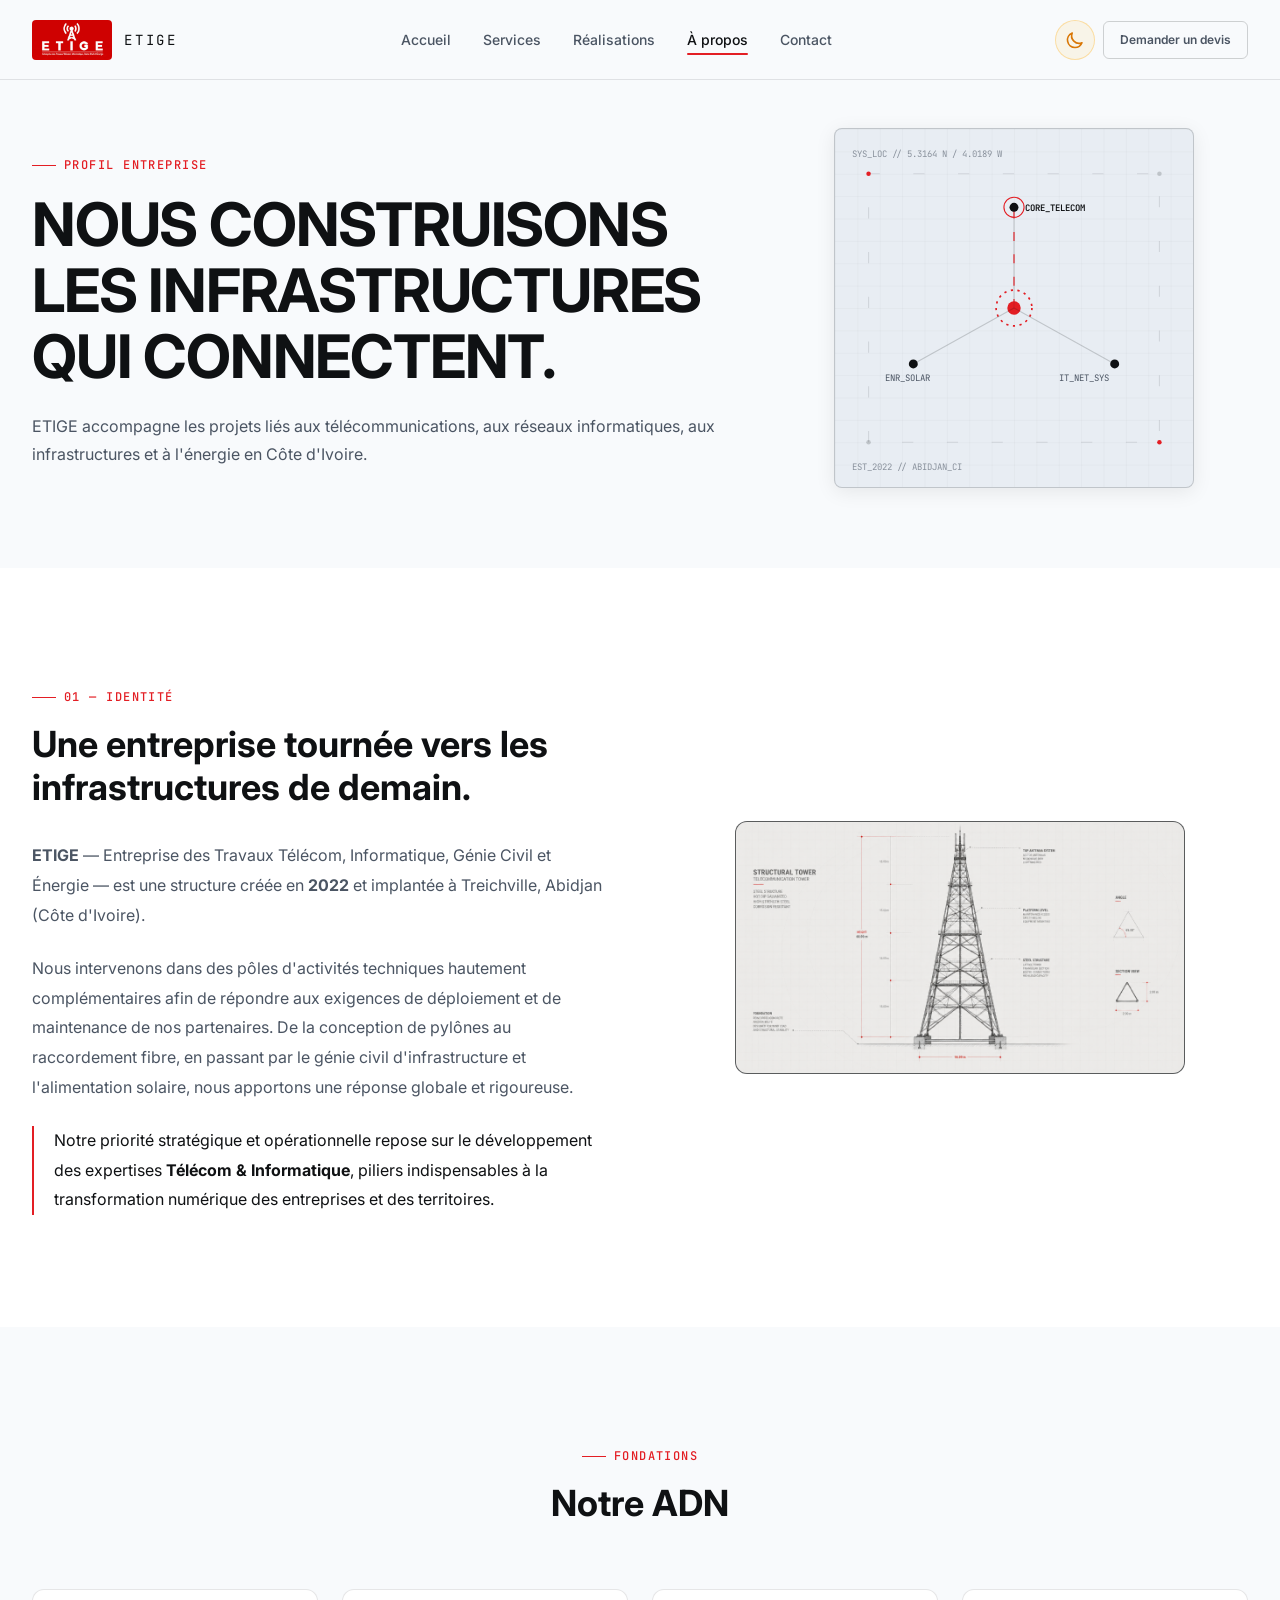
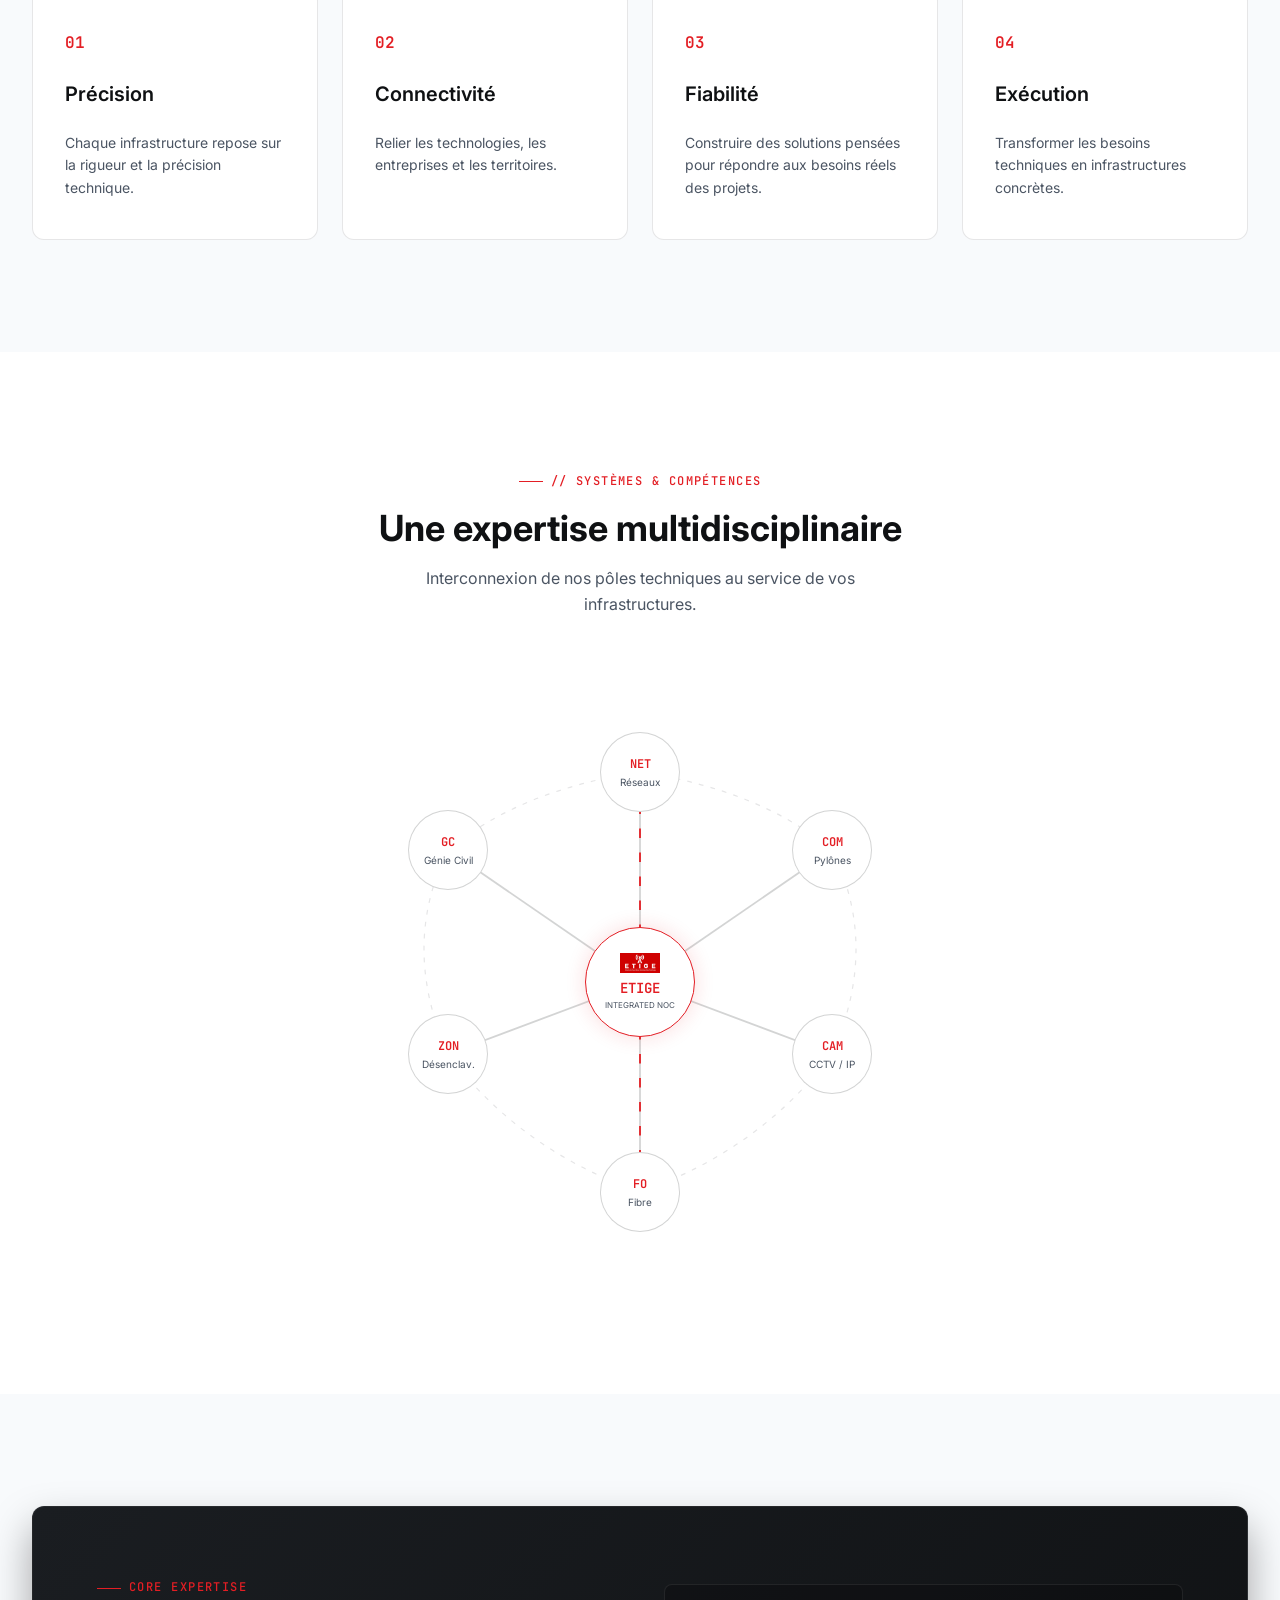
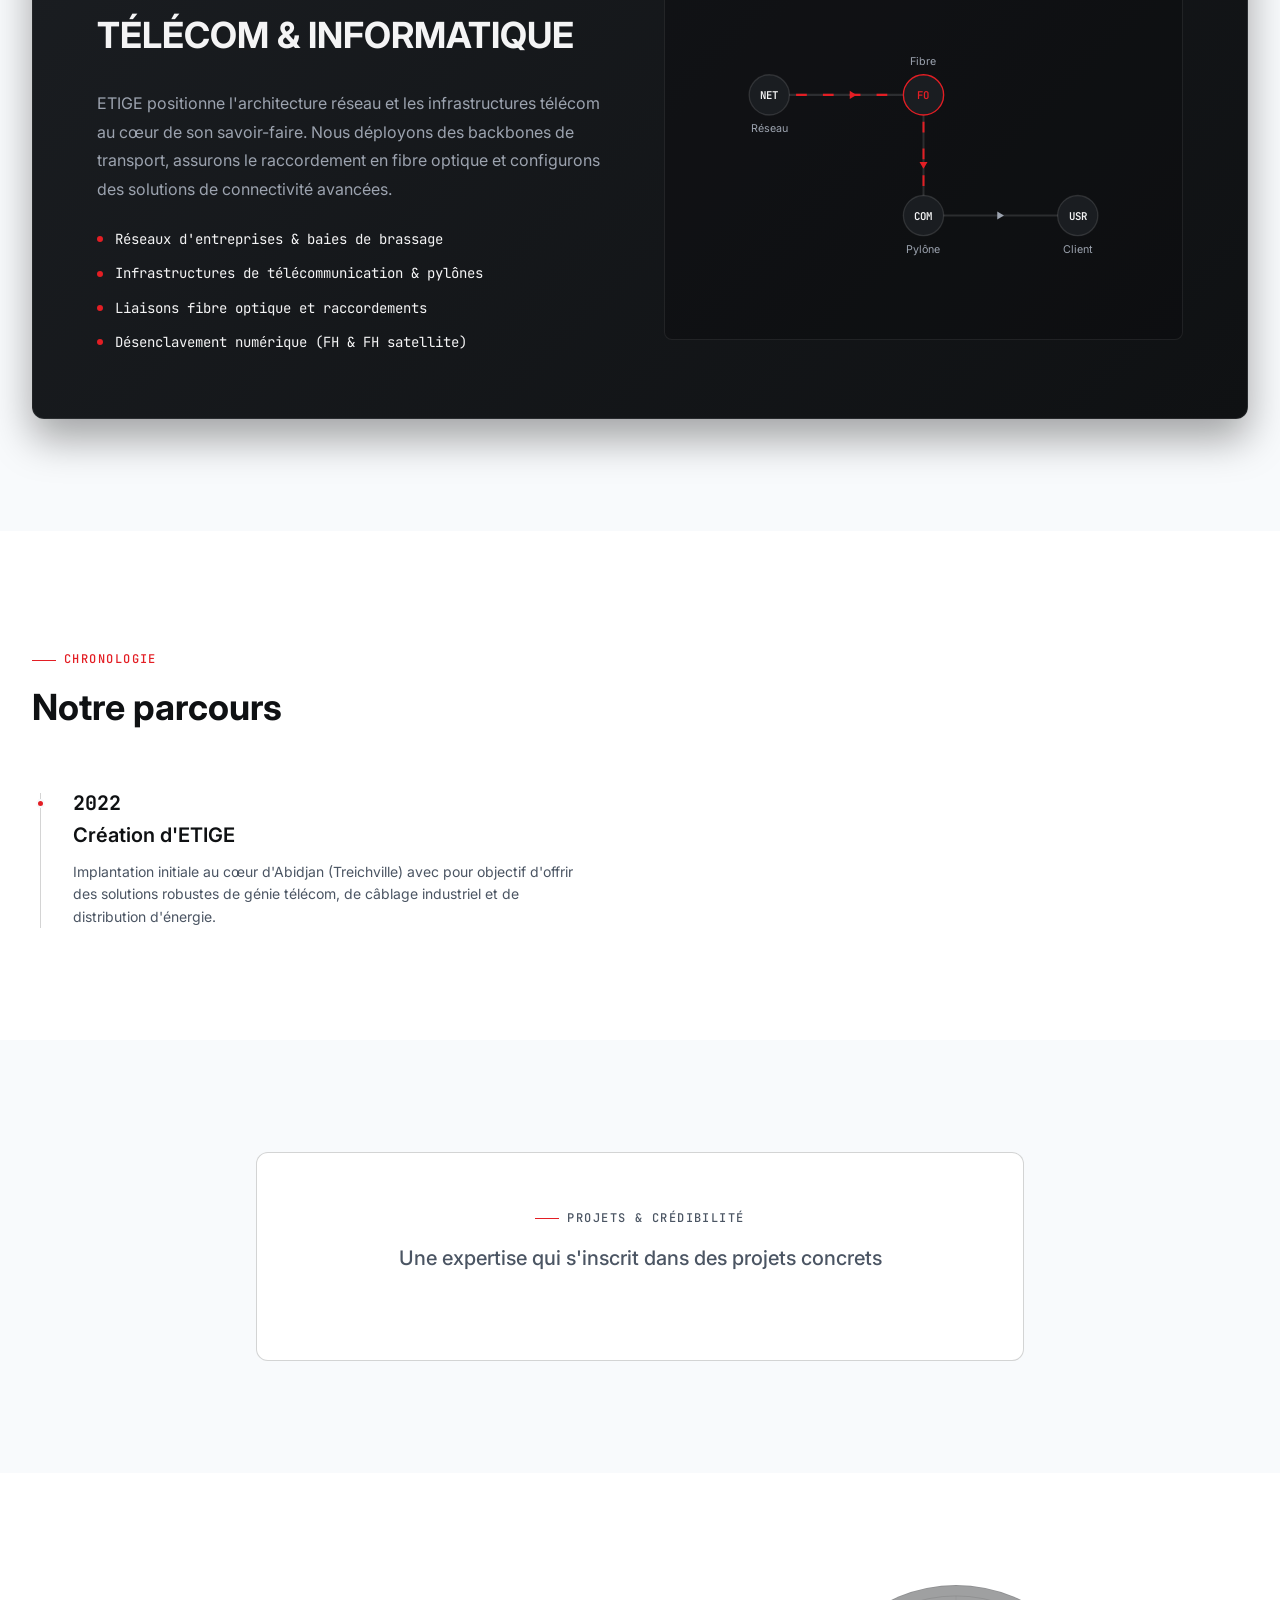
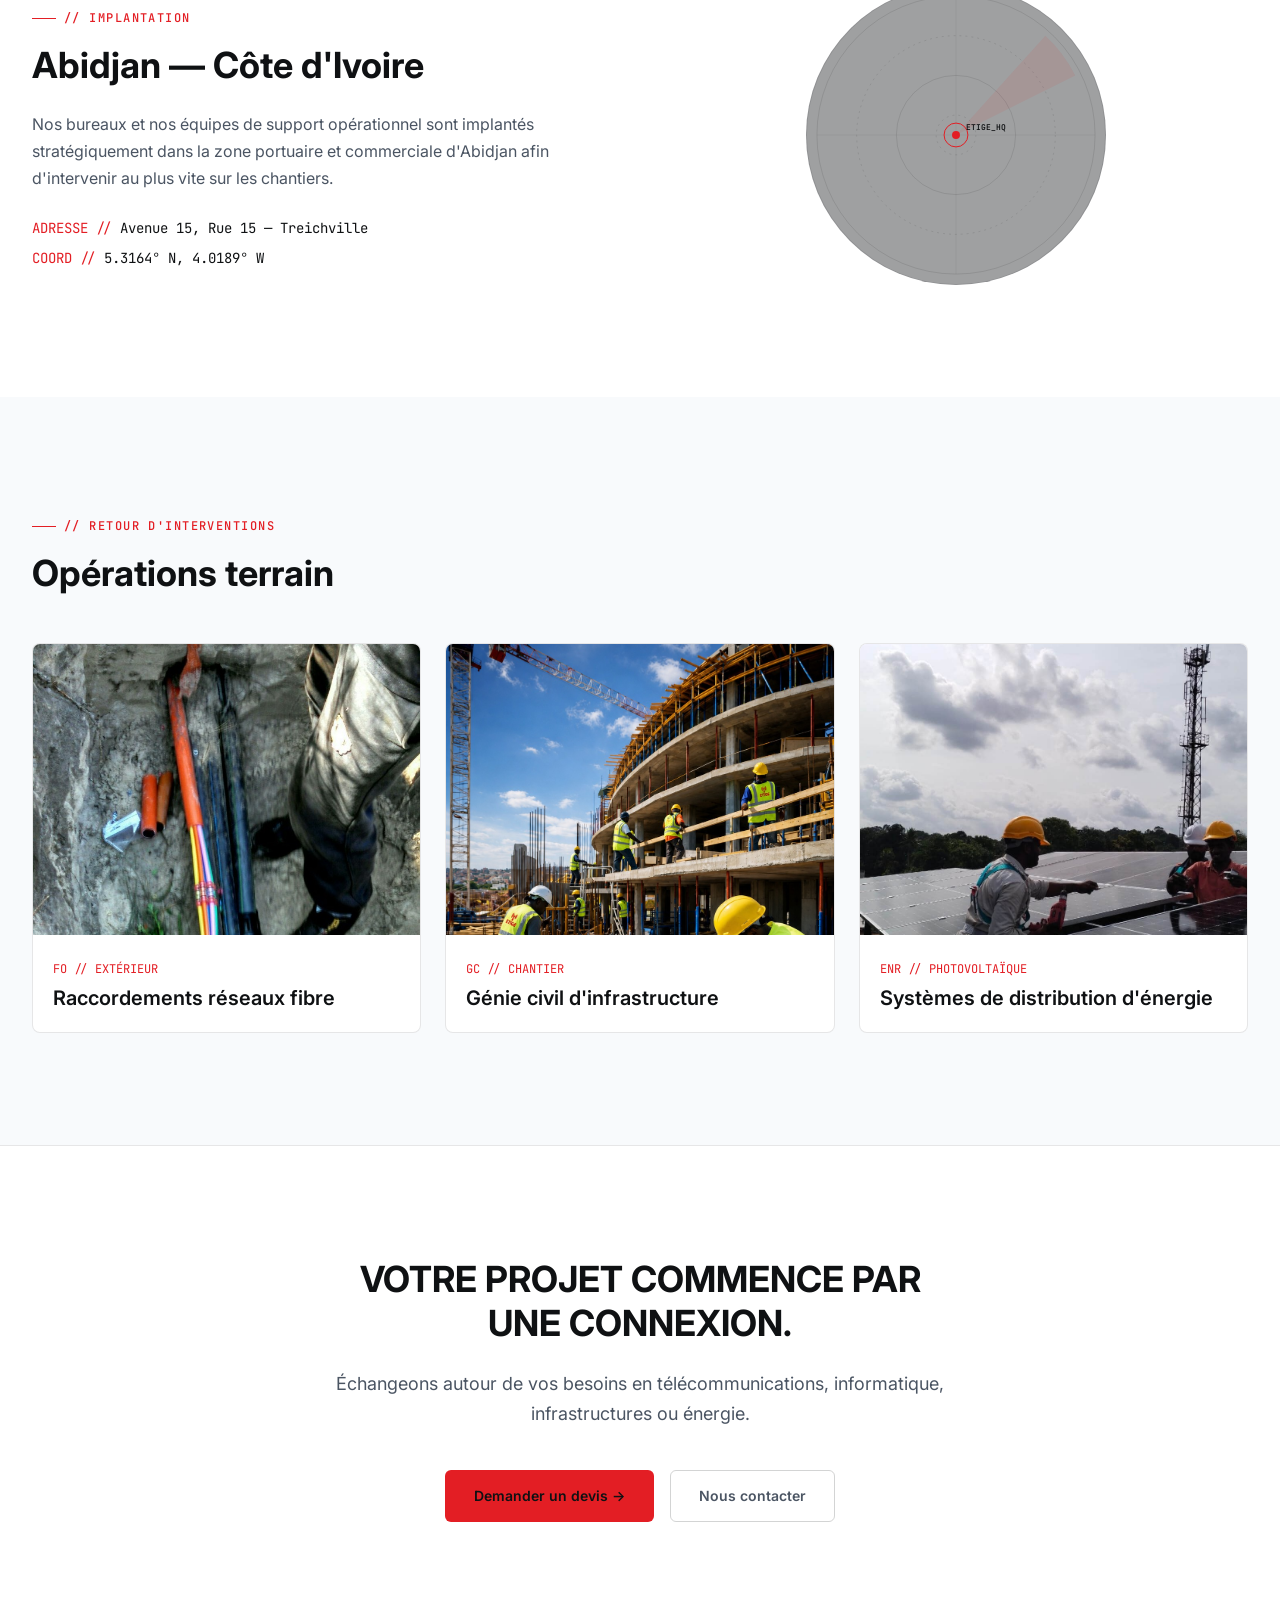
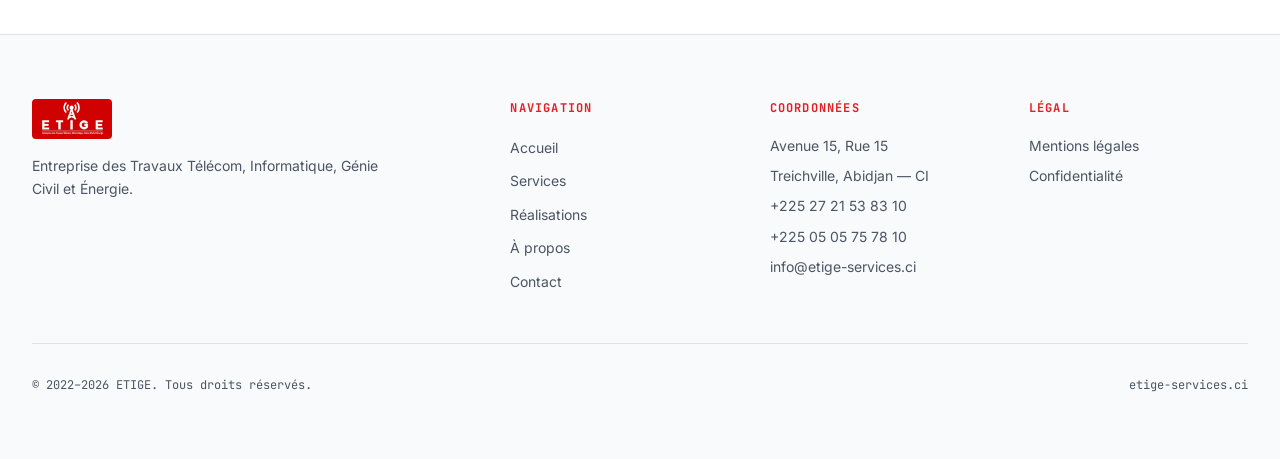
==== commit 14f48587: "Supprime la mention de sous-traitance" ====
--- a/about.html
+++ b/about.html
@@ -3,7 +3,7 @@
 <head>
   <meta charset="UTF-8">
   <meta name="viewport" content="width=device-width, initial-scale=1.0">
-  <meta name="description" content="Découvrez ETIGE — Entreprise des Travaux Télécom, Informatique, Génie Civil et Énergie. Créée en 2022 à Abidjan, sous-traitant du Port Autonome d'Abidjan.">
+  <meta name="description" content="Découvrez ETIGE — Entreprise des Travaux Télécom, Informatique, Génie Civil et Énergie. Créée en 2022 à Abidjan.">
   <title>À propos — ETIGE | Infrastructures Télécom &amp; Énergie</title>
 
   <link rel="icon" type="image/png" href="assets/favicon.png">
@@ -748,14 +748,6 @@
             Une expertise qui s'inscrit dans des projets concrets
           </h2>
           
-          <div style="display: flex; flex-direction: column; align-items: center; justify-content: center; gap: 0.5rem;">
-            <span style="font-family: var(--font-mono); font-size: var(--text-xs); color: var(--color-accent); letter-spacing: 0.1em; font-weight: 600;">
-              SOUS-TRAITANT DU
-            </span>
-            <div style="font-size: var(--text-2xl); font-weight: 700; color: var(--color-text); text-transform: uppercase; letter-spacing: 0.05em; border-top: 1px solid var(--color-border); border-bottom: 1px solid var(--color-border); padding: 0.75rem 2rem;">
-              Port Autonome d'Abidjan
-            </div>
-          </div>
         </div>
 
       </div>
--- a/css/main.css
+++ b/css/main.css
@@ -299,6 +299,60 @@
 .text-accent { color: var(--color-accent); }
 .text-muted  { color: var(--color-text-muted); }
 .text-mono   { font-family: var(--font-mono); }
+
+/* Témoignages clients */
+.testimonials-grid {
+  display: grid;
+  grid-template-columns: 1fr;
+  gap: var(--space-5);
+}
+.testimonial-card {
+  position: relative;
+  display: flex;
+  flex-direction: column;
+  min-height: 100%;
+  padding: var(--space-8);
+  background: var(--color-bg-raised);
+  border: 1px solid var(--color-border);
+  border-top: 2px solid var(--color-accent);
+  border-radius: var(--radius-md);
+  transition: border-color var(--transition-base), transform var(--transition-base);
+}
+.testimonial-card:hover {
+  border-color: var(--color-accent);
+  transform: translateY(-3px);
+}
+.testimonial-card__mark {
+  color: var(--color-accent);
+  font-family: Georgia, serif;
+  font-size: 3.5rem;
+  line-height: 0.8;
+  margin-bottom: var(--space-4);
+}
+.testimonial-card blockquote {
+  flex: 1;
+  color: var(--color-text);
+  font-size: var(--text-lg);
+  line-height: 1.7;
+}
+.testimonial-card footer {
+  display: grid;
+  gap: var(--space-1);
+  margin-top: var(--space-6);
+  padding-top: var(--space-4);
+  border-top: 1px solid var(--color-border);
+}
+.testimonial-card footer strong {
+  font-size: var(--text-sm);
+}
+.testimonial-card footer span {
+  color: var(--color-text-muted);
+  font-family: var(--font-mono);
+  font-size: var(--text-xs);
+}
+@media (min-width: 640px) {
+  .testimonials-grid { grid-template-columns: repeat(2, 1fr); }
+}
 
 
 /* ─────────────────────────────────────────────────────────────
@@ -823,7 +877,7 @@
 
   .hero__diagram-canvas {
     aspect-ratio: 4/3;
-    min-height: 200px;
+    min-height: 320px;
   }
 
   .hero__chip--tl,
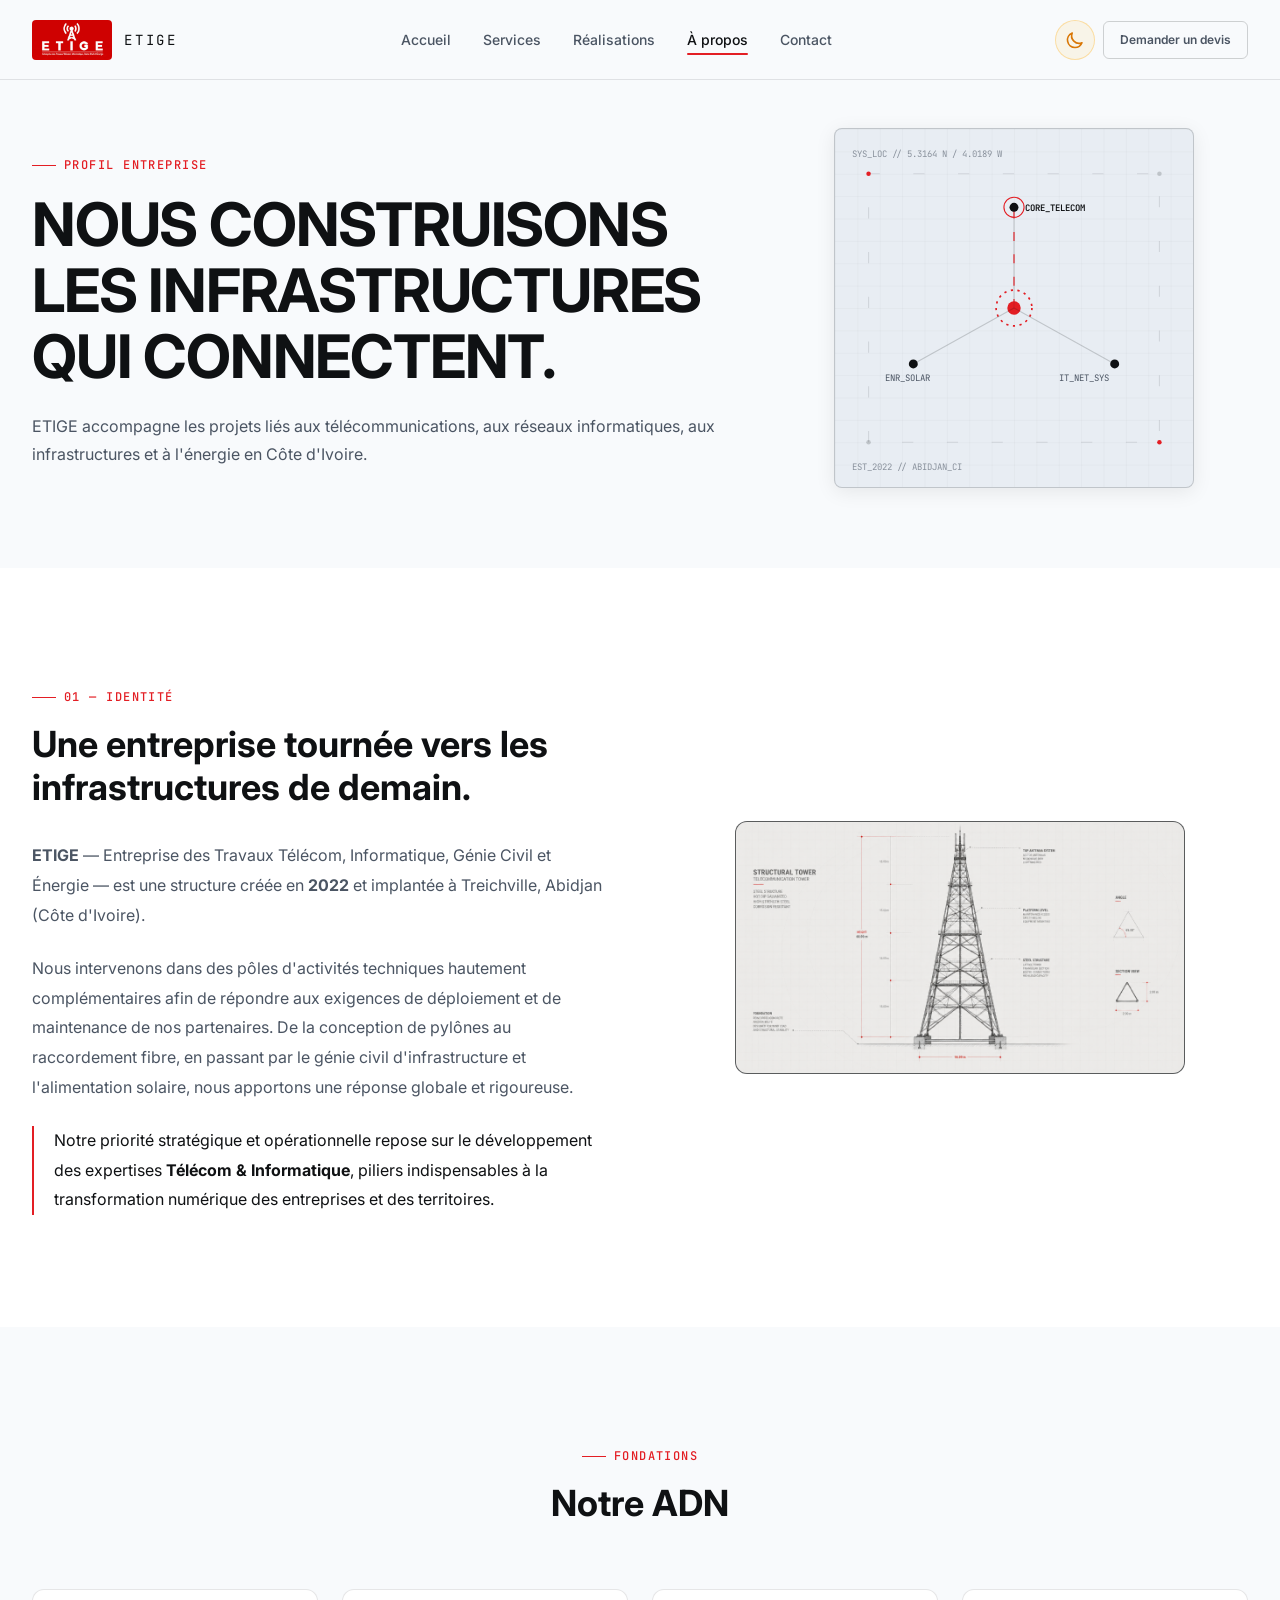
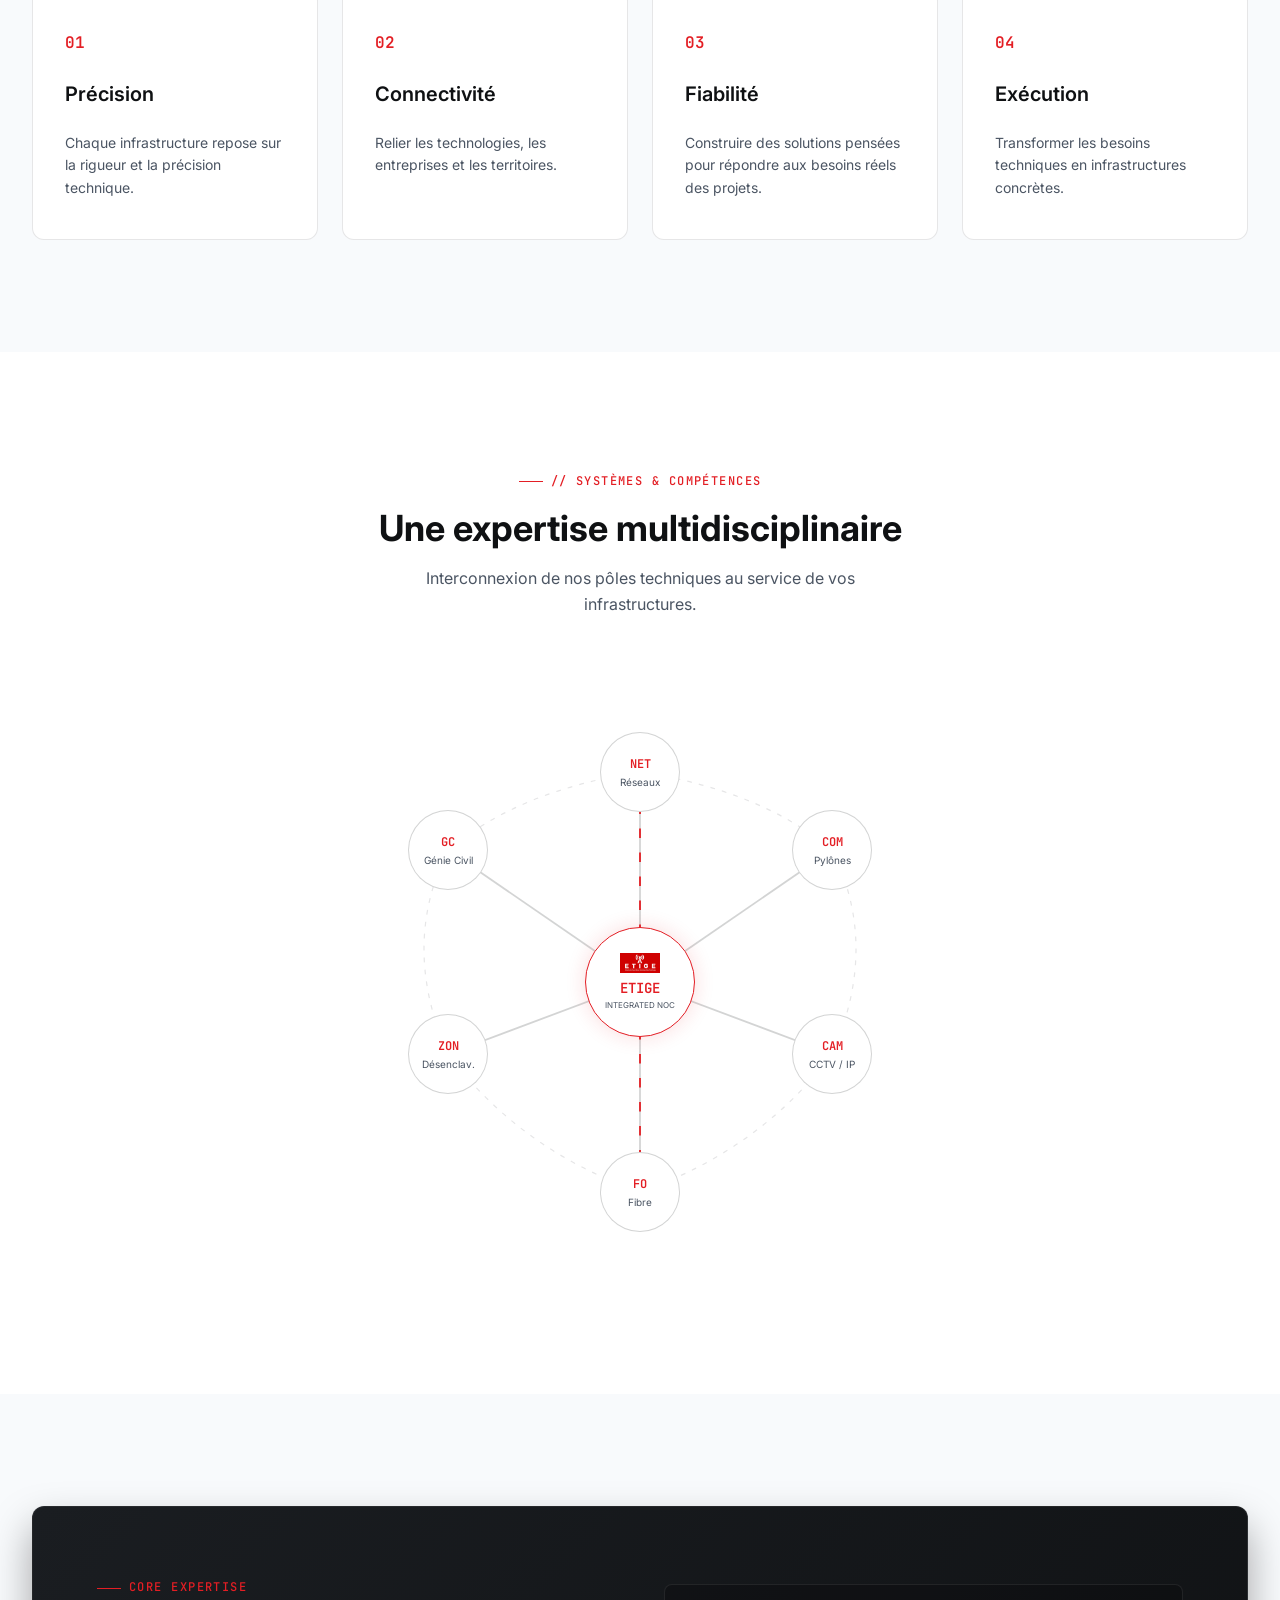
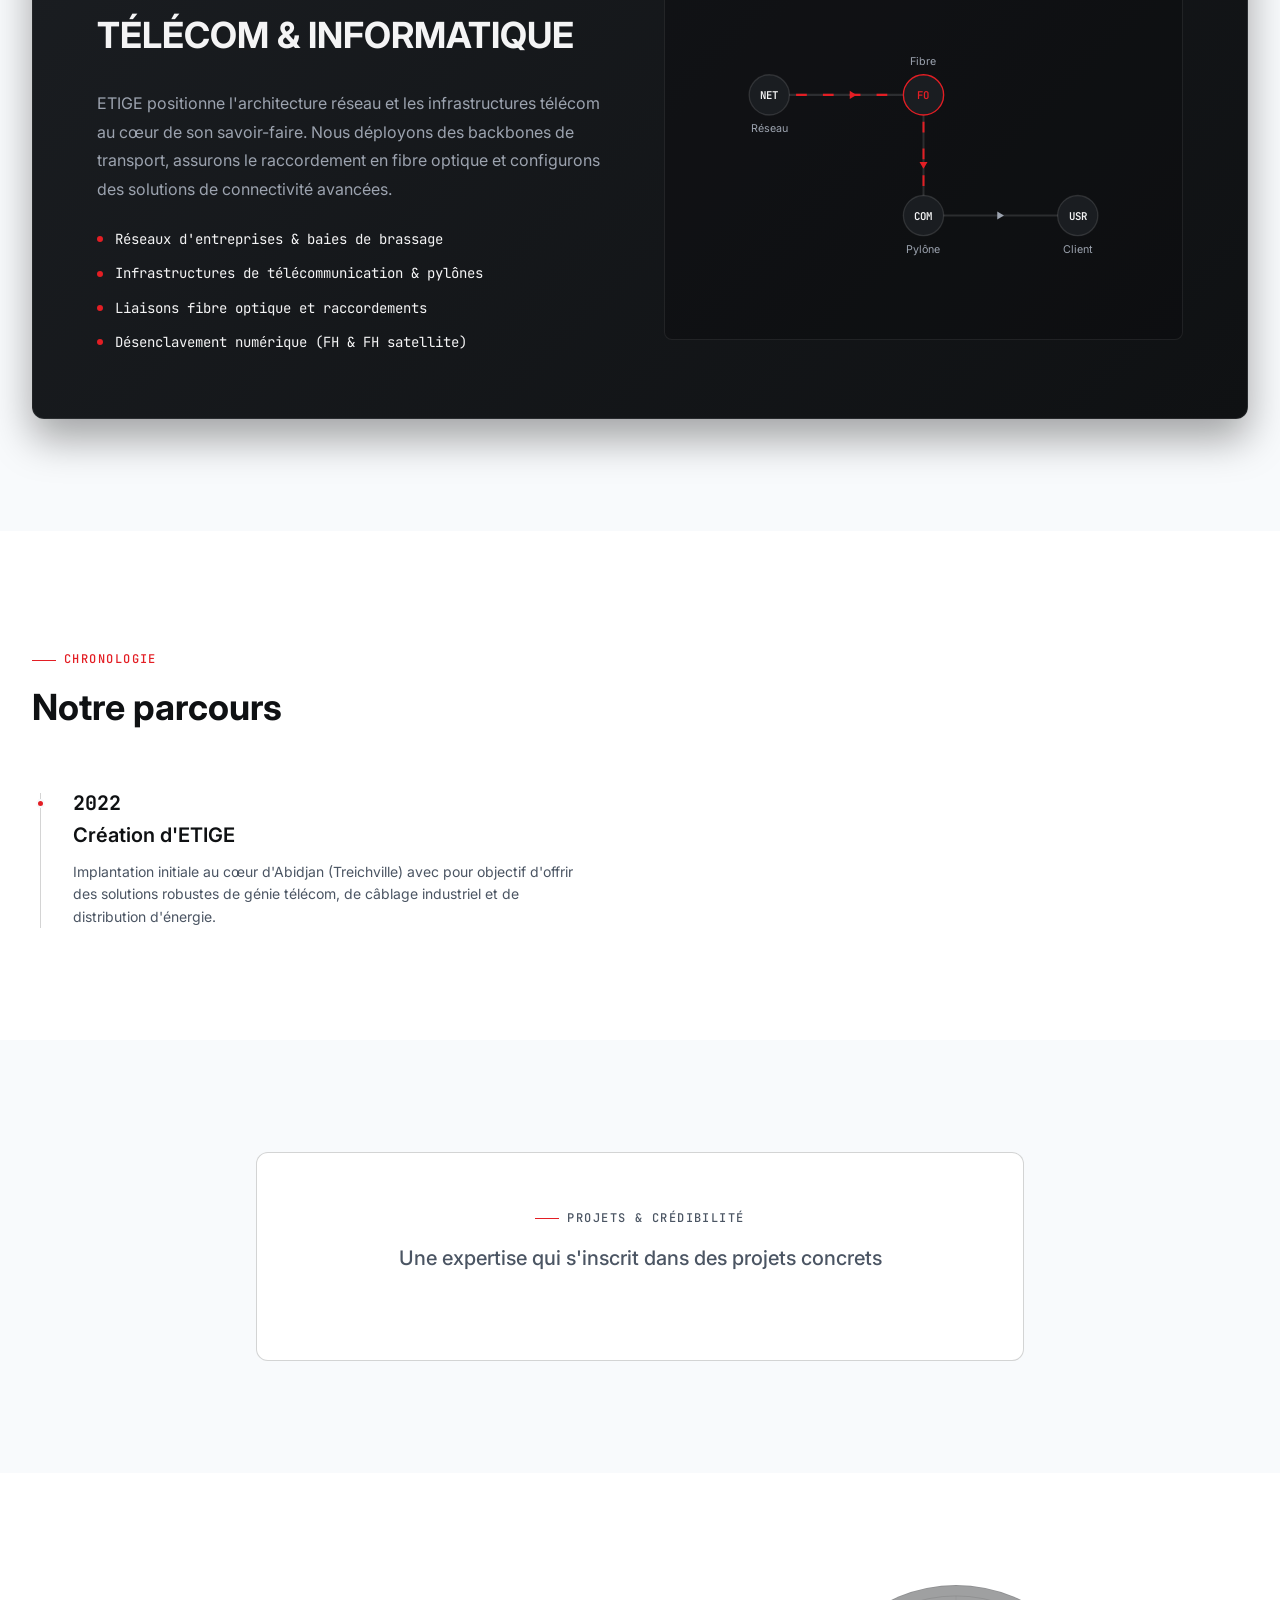
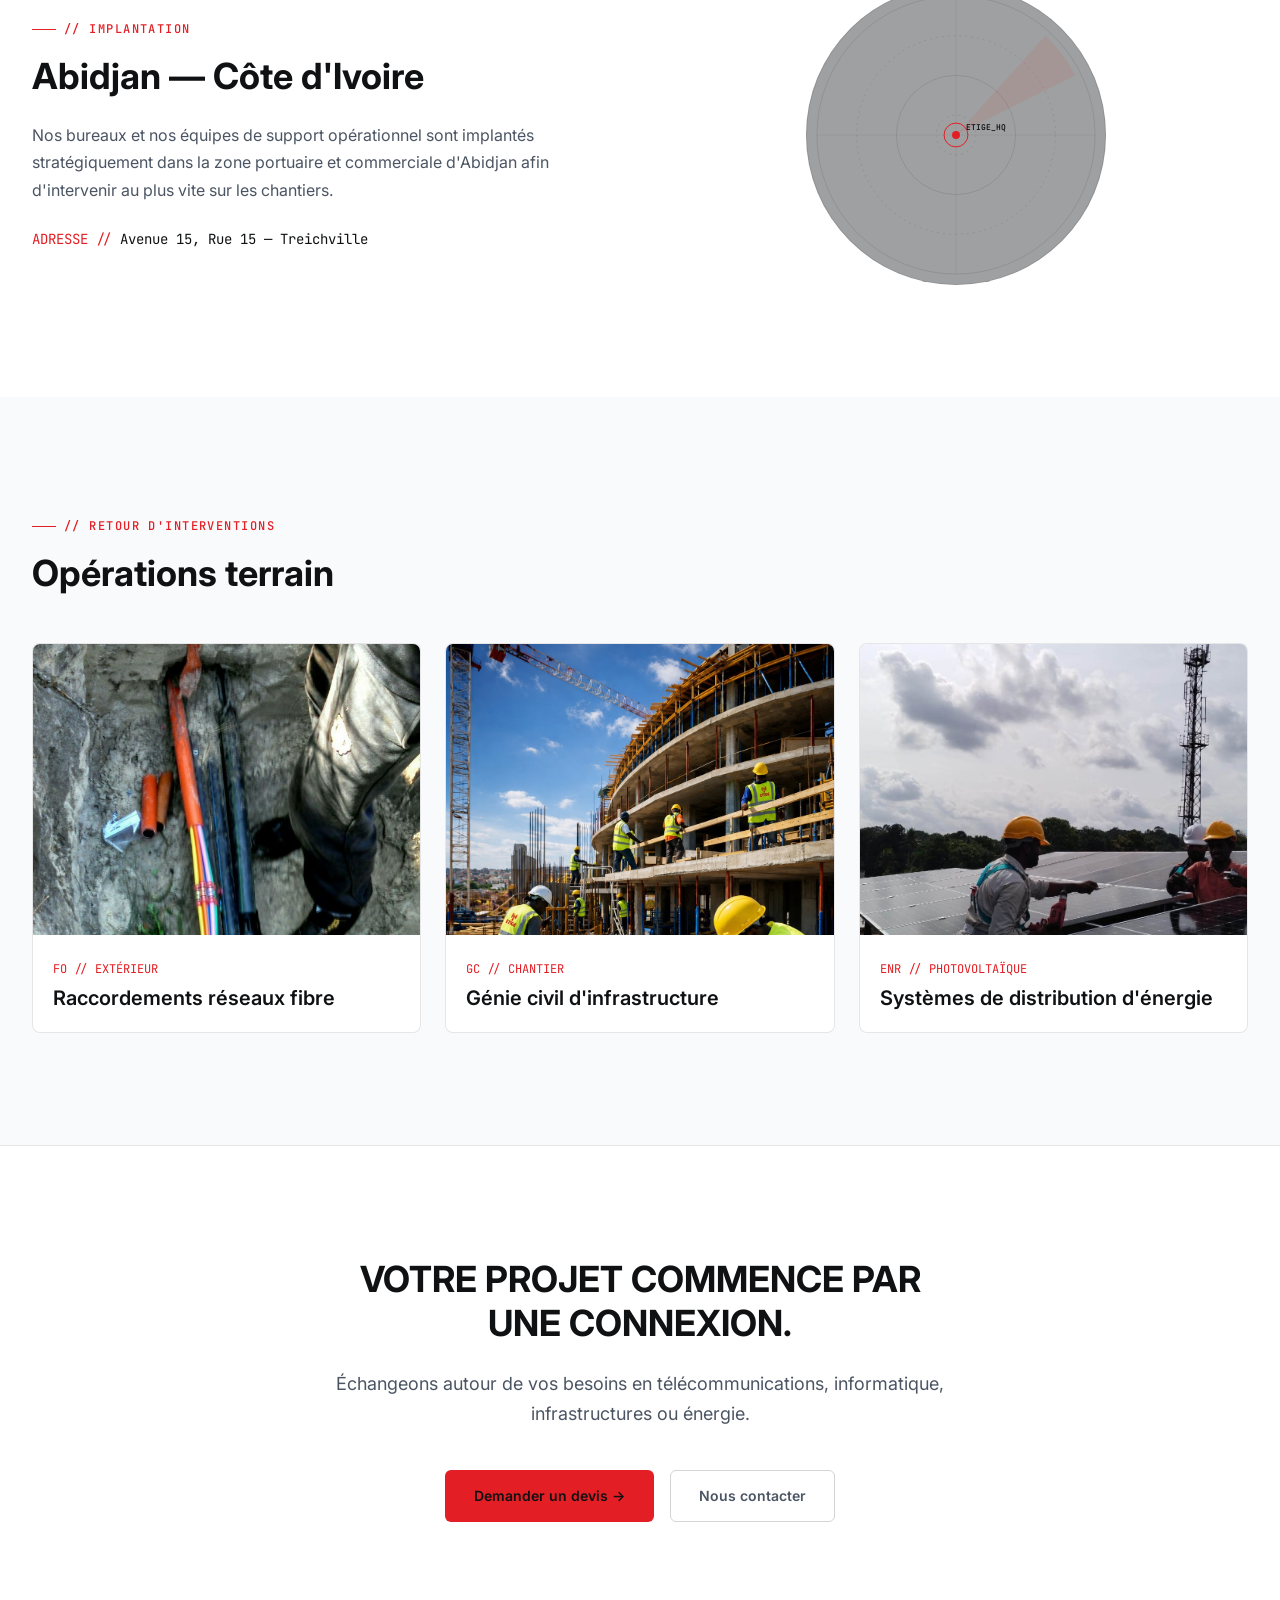
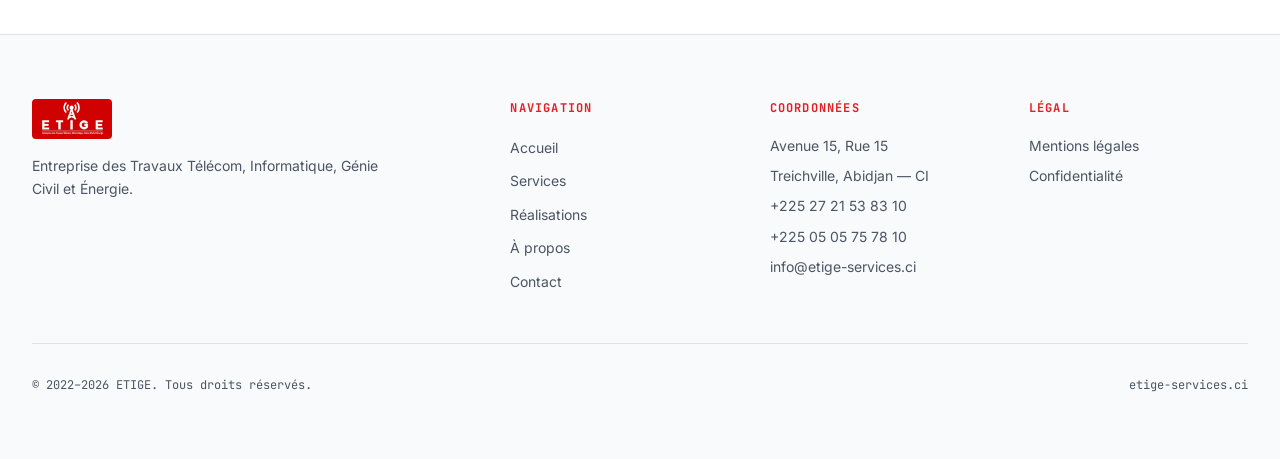
==== commit f94917f6: "Met a jour les informations de contact" ====
--- a/about.html
+++ b/about.html
@@ -784,7 +784,7 @@
                 <span style="color: var(--color-accent);">ADRESSE //</span> Avenue 15, Rue 15 — Treichville
               </div>
               <div>
-                <span style="color: var(--color-accent);">COORD //</span> 5.3164° N, 4.0189° W
+                <span style="color: var(--color-accent);"></span> 
               </div>
             </div>
           </div>
